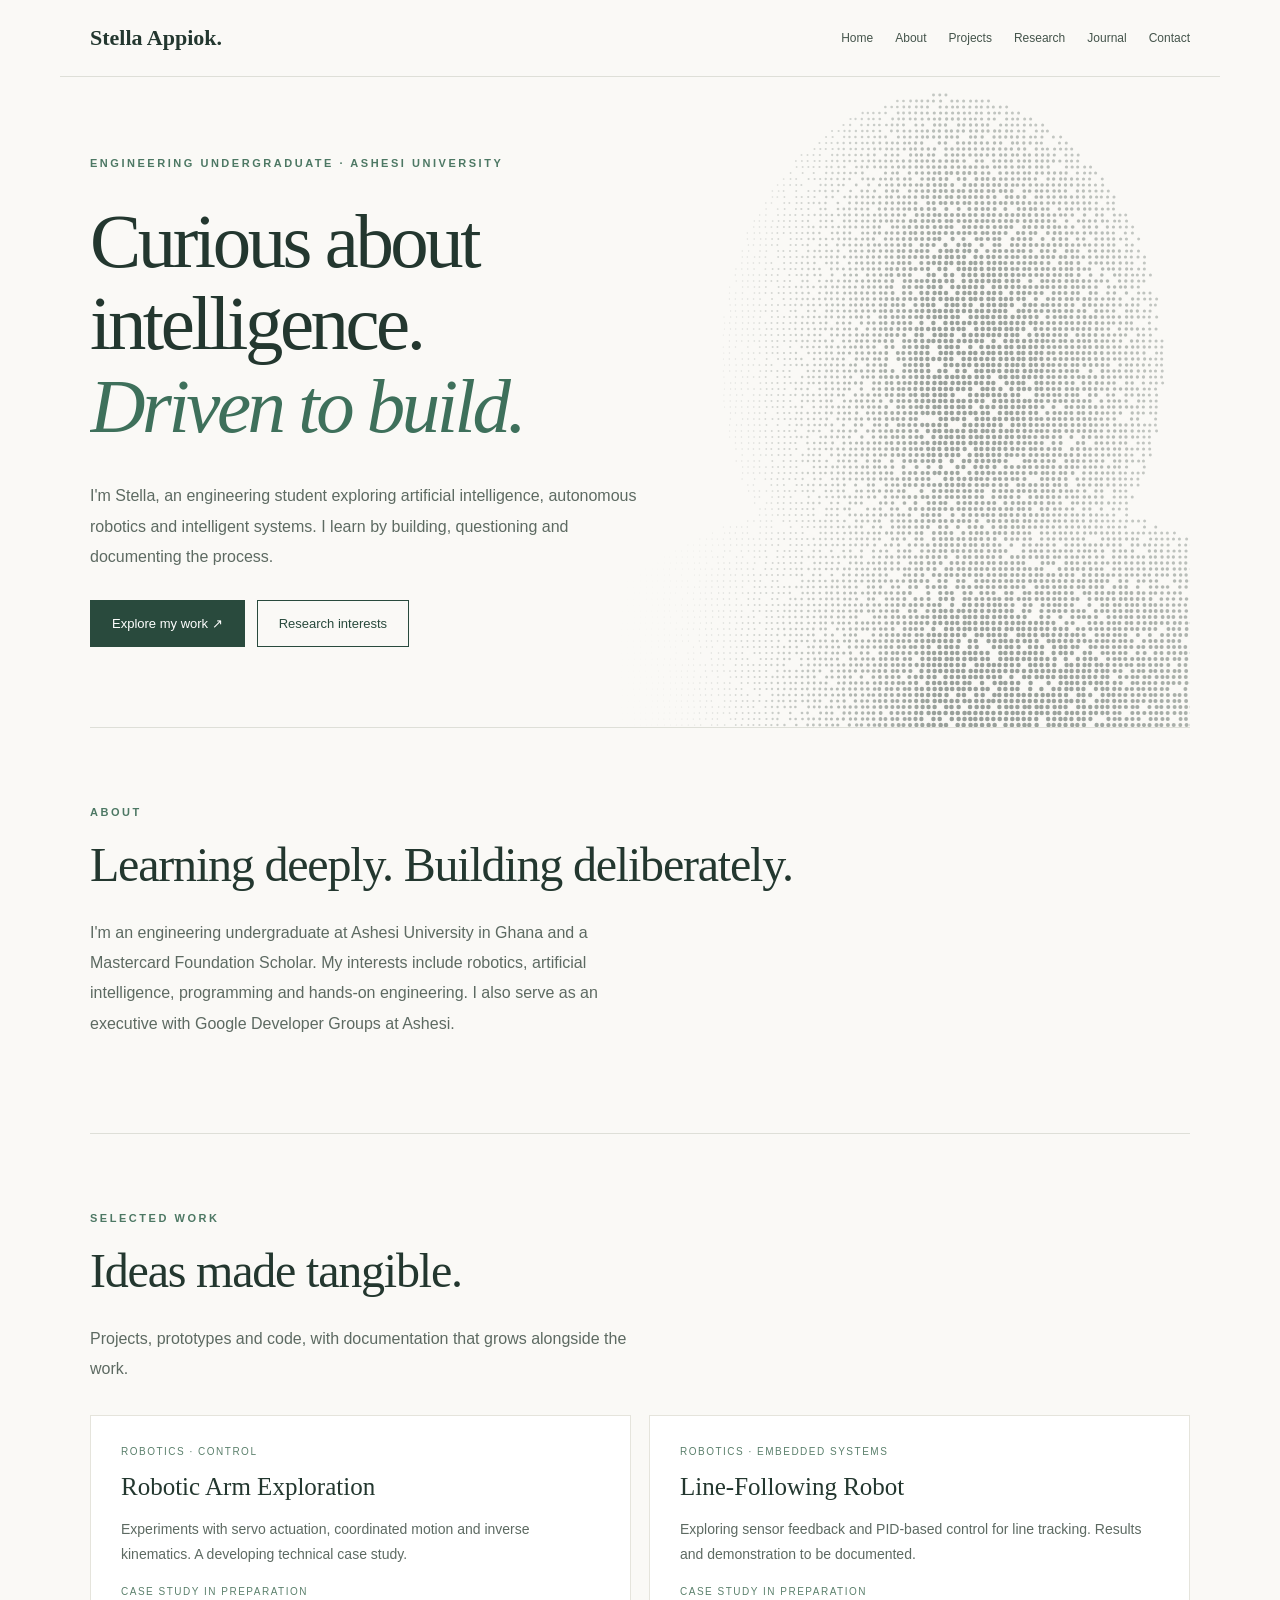
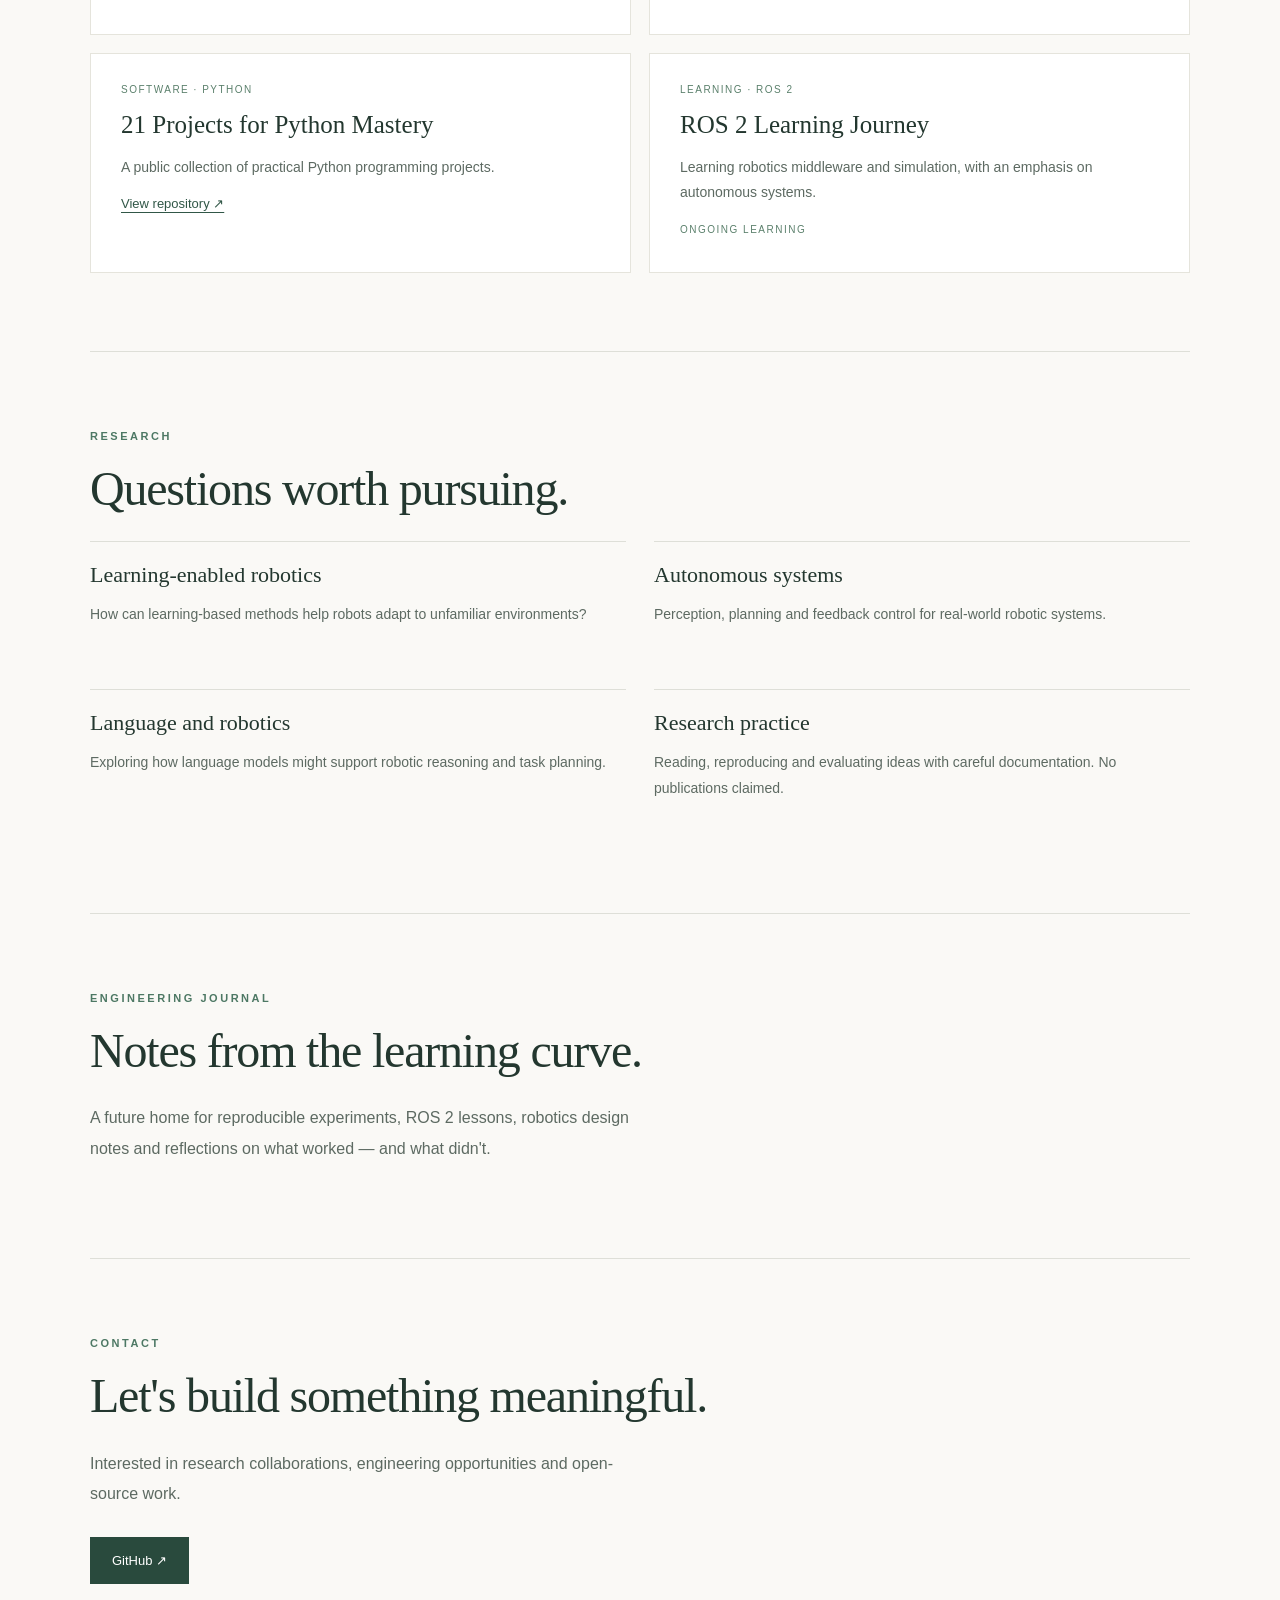
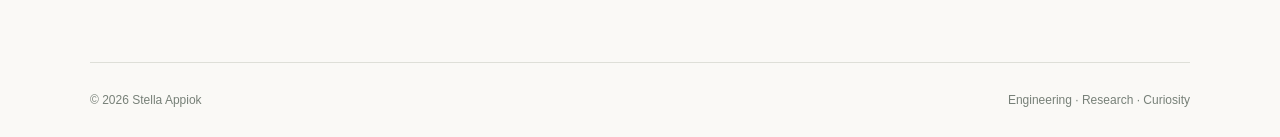
==== index.html @ fa300ea0 "Launch minimalist engineering portfolio homepage" ====
<!doctype html>
<html lang="en"><head><meta charset="utf-8"><meta name="viewport" content="width=device-width, initial-scale=1"><meta name="theme-color" content="#faf9f6"><meta name="description" content="Stella Appiok — engineering undergraduate exploring AI, robotics, and intelligent systems."><title>Stella Appiok — Engineering & Research</title>
<style>
:root{--bg:#faf9f6;--ink:#23372f;--green:#315747;--muted:#64716a;--line:#dedfd8}*{box-sizing:border-box}html{scroll-behavior:smooth}body{margin:0;background:var(--bg);color:var(--ink);font-family:Arial,Helvetica,sans-serif}a{color:inherit}button{font:inherit}header{max-width:1160px;margin:auto;padding:25px 30px;display:flex;align-items:center;justify-content:space-between;border-bottom:1px solid var(--line);gap:20px}.logo{font:700 22px Georgia,serif;text-decoration:none}nav{display:flex;flex-wrap:wrap;gap:22px}nav a{text-decoration:none;font-size:12px;color:#44544b}nav a:hover,nav a:focus-visible{color:#2d7155;text-decoration:underline;text-underline-offset:7px}.wrap{max-width:1160px;margin:auto;padding:0 30px}.hero{min-height:650px;display:flex;align-items:center;position:relative;isolation:isolate;overflow:hidden}.hero-copy{max-width:670px;position:relative;z-index:1;padding:70px 0}.eyebrow{font-size:11px;letter-spacing:.23em;color:#4d7864;font-weight:700;text-transform:uppercase}.hero h1{font:400 clamp(42px,6vw,80px)/1.08 Georgia,serif;letter-spacing:-.045em;margin:32px 0}.hero h1 em{color:#3e705b}.hero p,.intro{font-size:16px;line-height:1.9;color:#5d6a62;max-width:550px}.actions{display:flex;gap:12px;flex-wrap:wrap;margin-top:28px}.btn{display:inline-block;padding:15px 21px;text-decoration:none;background:#294a3d;color:white;border:1px solid #294a3d;font-size:13px}.btn.outline{background:var(--bg);color:#294a3d}.portrait{position:absolute;right:-6%;top:0;width:68%;height:100%;z-index:-1;opacity:.62;pointer-events:none}.portrait canvas{width:100%;height:100%;display:block}section.block{padding:78px 0;border-top:1px solid var(--line)}h2{font:400 clamp(32px,4vw,48px)/1.2 Georgia,serif;letter-spacing:-.025em;margin:18px 0 24px}.grid{display:grid;grid-template-columns:repeat(2,minmax(0,1fr));gap:18px;margin-top:30px}.card{background:#fff;border:1px solid #e5e4dc;padding:30px;min-height:220px;transition:transform .25s,border-color .25s}.card:hover{transform:translateY(-4px);border-color:#97ab9e}.card h3{font:400 25px Georgia,serif;margin:16px 0}.card p,.body{color:#5d6a62;font-size:14px;line-height:1.8}.tag{font-size:10px;letter-spacing:.15em;text-transform:uppercase;color:#5b806c}.card a{font-size:13px;color:#315747;text-underline-offset:4px}.list{display:grid;grid-template-columns:1fr 1fr;gap:28px}.list article{border-top:1px solid var(--line);padding:20px 0}.list h3{font:400 22px Georgia,serif;margin:0 0 8px}footer{border-top:1px solid var(--line);padding:30px 0;color:#778078;font-size:12px;display:flex;justify-content:space-between;gap:15px}.reveal{opacity:0;transform:translateY(18px);transition:opacity .7s,transform .7s}.reveal.visible{opacity:1;transform:none}@media(max-width:750px){header{align-items:flex-start;flex-direction:column;padding:20px}nav{gap:14px}.wrap{padding:0 20px}.hero{min-height:650px;align-items:flex-end}.hero-copy{padding:200px 0 48px}.portrait{width:110%;right:-43%;height:70%;top:0;opacity:.33}.hero h1{font-size:46px}.grid,.list{grid-template-columns:1fr}section.block{padding:55px 0}}@media(prefers-reduced-motion:reduce){html{scroll-behavior:auto}.reveal{opacity:1;transform:none;transition:none}.card{transition:none}}
</style></head><body>
<header><a class="logo" href="#home">Stella Appiok.</a><nav aria-label="Main navigation"><a href="#home">Home</a><a href="#about">About</a><a href="#projects">Projects</a><a href="#research">Research</a><a href="#journal">Journal</a><a href="#contact">Contact</a></nav></header>
<main class="wrap"><section class="hero" id="home"><div class="portrait" aria-hidden="true"><canvas id="dots"></canvas></div><div class="hero-copy"><div class="eyebrow">Engineering undergraduate · Ashesi University</div><h1>Curious about<br>intelligence.<br><em>Driven to build.</em></h1><p>I'm Stella, an engineering student exploring artificial intelligence, autonomous robotics and intelligent systems. I learn by building, questioning and documenting the process.</p><div class="actions"><a class="btn" href="#projects">Explore my work ↗</a><a class="btn outline" href="#research">Research interests</a></div></div></section>
<section class="block reveal" id="about"><div class="eyebrow">About</div><h2>Learning deeply. Building deliberately.</h2><p class="intro">I'm an engineering undergraduate at Ashesi University in Ghana and a Mastercard Foundation Scholar. My interests include robotics, artificial intelligence, programming and hands-on engineering. I also serve as an executive with Google Developer Groups at Ashesi.</p></section>
<section class="block reveal" id="projects"><div class="eyebrow">Selected work</div><h2>Ideas made tangible.</h2><p class="intro">Projects, prototypes and code, with documentation that grows alongside the work.</p><div class="grid">
<article class="card"><div class="tag">Robotics · Control</div><h3>Robotic Arm Exploration</h3><p class="body">Experiments with servo actuation, coordinated motion and inverse kinematics. A developing technical case study.</p><span class="tag">Case study in preparation</span></article>
<article class="card"><div class="tag">Robotics · Embedded Systems</div><h3>Line-Following Robot</h3><p class="body">Exploring sensor feedback and PID-based control for line tracking. Results and demonstration to be documented.</p><span class="tag">Case study in preparation</span></article>
<article class="card"><div class="tag">Software · Python</div><h3>21 Projects for Python Mastery</h3><p class="body">A public collection of practical Python programming projects.</p><a href="https://github.com/stellaappiok/21-Projects-For-Python-Mastery" target="_blank" rel="noopener noreferrer">View repository ↗</a></article>
<article class="card"><div class="tag">Learning · ROS 2</div><h3>ROS 2 Learning Journey</h3><p class="body">Learning robotics middleware and simulation, with an emphasis on autonomous systems.</p><span class="tag">Ongoing learning</span></article></div></section>
<section class="block reveal" id="research"><div class="eyebrow">Research</div><h2>Questions worth pursuing.</h2><div class="list"><article><h3>Learning-enabled robotics</h3><p class="body">How can learning-based methods help robots adapt to unfamiliar environments?</p></article><article><h3>Autonomous systems</h3><p class="body">Perception, planning and feedback control for real-world robotic systems.</p></article><article><h3>Language and robotics</h3><p class="body">Exploring how language models might support robotic reasoning and task planning.</p></article><article><h3>Research practice</h3><p class="body">Reading, reproducing and evaluating ideas with careful documentation. No publications claimed.</p></article></div></section>
<section class="block reveal" id="journal"><div class="eyebrow">Engineering journal</div><h2>Notes from the learning curve.</h2><p class="intro">A future home for reproducible experiments, ROS 2 lessons, robotics design notes and reflections on what worked — and what didn't.</p></section>
<section class="block reveal" id="contact"><div class="eyebrow">Contact</div><h2>Let's build something meaningful.</h2><p class="intro">Interested in research collaborations, engineering opportunities and open-source work.</p><div class="actions"><a class="btn" href="https://github.com/stellaappiok" target="_blank" rel="noopener noreferrer">GitHub ↗</a></div></section>
<footer><span>© 2026 Stella Appiok</span><span>Engineering · Research · Curiosity</span></footer></main>
<script>
(()=>{const c=document.getElementById('dots'),ctx=c.getContext('2d');let w=0,h=0,dots=[];function init(){const r=c.getBoundingClientRect(),d=Math.min(devicePixelRatio||1,2);w=r.width;h=r.height;c.width=w*d;c.height=h*d;ctx.setTransform(d,0,0,d,0,0);dots=[];const step=w<450?7:6;for(let y=0;y<h;y+=step)for(let x=0;x<w;x+=step){const nx=(x/w-.58)*2,ny=(y/h-.5)*2;const head=Math.pow(nx/.56,2)+Math.pow((ny+.12)/.78,2);const shoulder=Math.pow(nx/.95,2)+Math.pow((ny-.9)/.6,2);const silhouette=Math.min(head,shoulder);const fade=Math.min(1,Math.max(0,(x/w-.1)*2.1));if(silhouette<1.12&&Math.random()<.9){let shade=Math.max(.05,1-silhouette*.4);dots.push({x,y,r:(.5+shade*1.8)*fade,phase:Math.random()*6.28,shade:shade*fade})}}}let t=0,frame=0;const reduced=matchMedia('(prefers-reduced-motion: reduce)').matches;function draw(){ctx.clearRect(0,0,w,h);for(const p of dots){ctx.beginPath();ctx.arc(p.x+(reduced?0:Math.sin(t+p.phase)*.65),p.y,p.r,0,Math.PI*2);ctx.fillStyle='rgba(30,48,39,'+(p.shade*.72)+')';ctx.fill()}if(!reduced){t+=.009;frame=requestAnimationFrame(draw)}}addEventListener('resize',()=>{cancelAnimationFrame(frame);init();draw()});init();draw();const observer=new IntersectionObserver(entries=>entries.forEach(e=>{if(e.isIntersecting){e.target.classList.add('visible');observer.unobserve(e.target)}}),{threshold:.08});document.querySelectorAll('.reveal').forEach(el=>observer.observe(el));})();
</script></body></html>
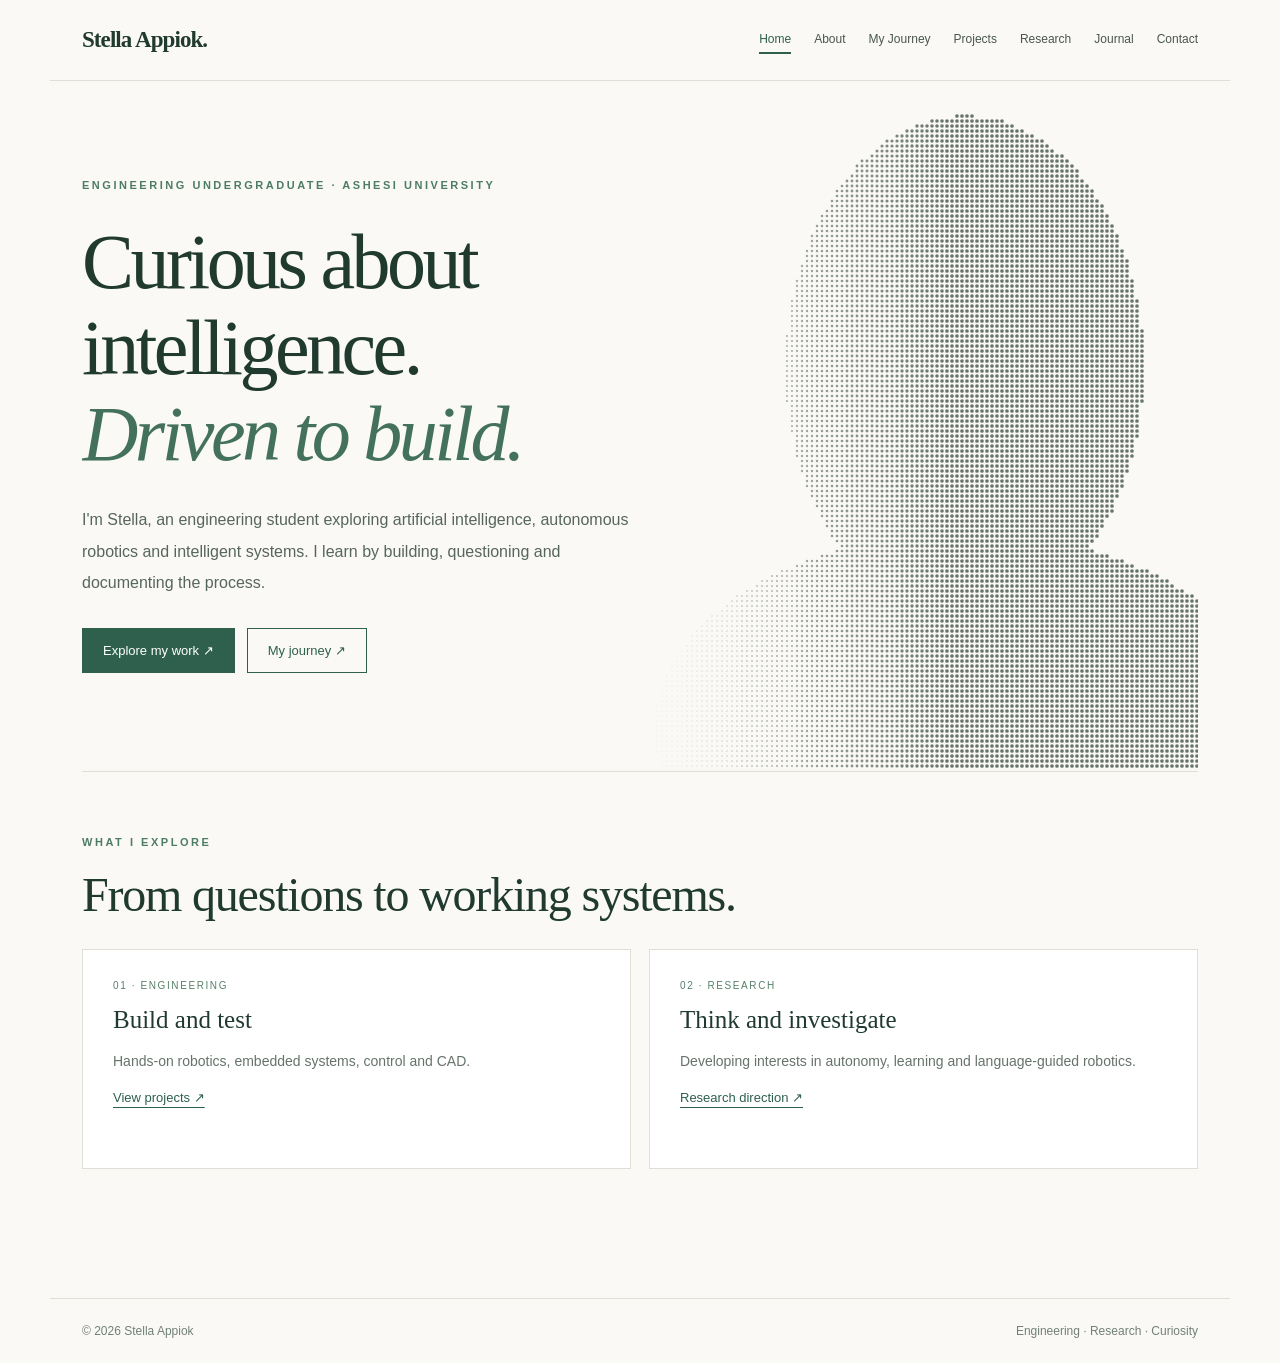
==== commit 0cf9f593: "Replace scrolling homepage with animated multi-page landing page" ====
--- a/index.html
+++ b/index.html
@@ -1,20 +1 @@
-<!doctype html>
-<html lang="en"><head><meta charset="utf-8"><meta name="viewport" content="width=device-width, initial-scale=1"><meta name="theme-color" content="#faf9f6"><meta name="description" content="Stella Appiok — engineering undergraduate exploring AI, robotics, and intelligent systems."><title>Stella Appiok — Engineering & Research</title>
-<style>
-:root{--bg:#faf9f6;--ink:#23372f;--green:#315747;--muted:#64716a;--line:#dedfd8}*{box-sizing:border-box}html{scroll-behavior:smooth}body{margin:0;background:var(--bg);color:var(--ink);font-family:Arial,Helvetica,sans-serif}a{color:inherit}button{font:inherit}header{max-width:1160px;margin:auto;padding:25px 30px;display:flex;align-items:center;justify-content:space-between;border-bottom:1px solid var(--line);gap:20px}.logo{font:700 22px Georgia,serif;text-decoration:none}nav{display:flex;flex-wrap:wrap;gap:22px}nav a{text-decoration:none;font-size:12px;color:#44544b}nav a:hover,nav a:focus-visible{color:#2d7155;text-decoration:underline;text-underline-offset:7px}.wrap{max-width:1160px;margin:auto;padding:0 30px}.hero{min-height:650px;display:flex;align-items:center;position:relative;isolation:isolate;overflow:hidden}.hero-copy{max-width:670px;position:relative;z-index:1;padding:70px 0}.eyebrow{font-size:11px;letter-spacing:.23em;color:#4d7864;font-weight:700;text-transform:uppercase}.hero h1{font:400 clamp(42px,6vw,80px)/1.08 Georgia,serif;letter-spacing:-.045em;margin:32px 0}.hero h1 em{color:#3e705b}.hero p,.intro{font-size:16px;line-height:1.9;color:#5d6a62;max-width:550px}.actions{display:flex;gap:12px;flex-wrap:wrap;margin-top:28px}.btn{display:inline-block;padding:15px 21px;text-decoration:none;background:#294a3d;color:white;border:1px solid #294a3d;font-size:13px}.btn.outline{background:var(--bg);color:#294a3d}.portrait{position:absolute;right:-6%;top:0;width:68%;height:100%;z-index:-1;opacity:.62;pointer-events:none}.portrait canvas{width:100%;height:100%;display:block}section.block{padding:78px 0;border-top:1px solid var(--line)}h2{font:400 clamp(32px,4vw,48px)/1.2 Georgia,serif;letter-spacing:-.025em;margin:18px 0 24px}.grid{display:grid;grid-template-columns:repeat(2,minmax(0,1fr));gap:18px;margin-top:30px}.card{background:#fff;border:1px solid #e5e4dc;padding:30px;min-height:220px;transition:transform .25s,border-color .25s}.card:hover{transform:translateY(-4px);border-color:#97ab9e}.card h3{font:400 25px Georgia,serif;margin:16px 0}.card p,.body{color:#5d6a62;font-size:14px;line-height:1.8}.tag{font-size:10px;letter-spacing:.15em;text-transform:uppercase;color:#5b806c}.card a{font-size:13px;color:#315747;text-underline-offset:4px}.list{display:grid;grid-template-columns:1fr 1fr;gap:28px}.list article{border-top:1px solid var(--line);padding:20px 0}.list h3{font:400 22px Georgia,serif;margin:0 0 8px}footer{border-top:1px solid var(--line);padding:30px 0;color:#778078;font-size:12px;display:flex;justify-content:space-between;gap:15px}.reveal{opacity:0;transform:translateY(18px);transition:opacity .7s,transform .7s}.reveal.visible{opacity:1;transform:none}@media(max-width:750px){header{align-items:flex-start;flex-direction:column;padding:20px}nav{gap:14px}.wrap{padding:0 20px}.hero{min-height:650px;align-items:flex-end}.hero-copy{padding:200px 0 48px}.portrait{width:110%;right:-43%;height:70%;top:0;opacity:.33}.hero h1{font-size:46px}.grid,.list{grid-template-columns:1fr}section.block{padding:55px 0}}@media(prefers-reduced-motion:reduce){html{scroll-behavior:auto}.reveal{opacity:1;transform:none;transition:none}.card{transition:none}}
-</style></head><body>
-<header><a class="logo" href="#home">Stella Appiok.</a><nav aria-label="Main navigation"><a href="#home">Home</a><a href="#about">About</a><a href="#projects">Projects</a><a href="#research">Research</a><a href="#journal">Journal</a><a href="#contact">Contact</a></nav></header>
-<main class="wrap"><section class="hero" id="home"><div class="portrait" aria-hidden="true"><canvas id="dots"></canvas></div><div class="hero-copy"><div class="eyebrow">Engineering undergraduate · Ashesi University</div><h1>Curious about<br>intelligence.<br><em>Driven to build.</em></h1><p>I'm Stella, an engineering student exploring artificial intelligence, autonomous robotics and intelligent systems. I learn by building, questioning and documenting the process.</p><div class="actions"><a class="btn" href="#projects">Explore my work ↗</a><a class="btn outline" href="#research">Research interests</a></div></div></section>
-<section class="block reveal" id="about"><div class="eyebrow">About</div><h2>Learning deeply. Building deliberately.</h2><p class="intro">I'm an engineering undergraduate at Ashesi University in Ghana and a Mastercard Foundation Scholar. My interests include robotics, artificial intelligence, programming and hands-on engineering. I also serve as an executive with Google Developer Groups at Ashesi.</p></section>
-<section class="block reveal" id="projects"><div class="eyebrow">Selected work</div><h2>Ideas made tangible.</h2><p class="intro">Projects, prototypes and code, with documentation that grows alongside the work.</p><div class="grid">
-<article class="card"><div class="tag">Robotics · Control</div><h3>Robotic Arm Exploration</h3><p class="body">Experiments with servo actuation, coordinated motion and inverse kinematics. A developing technical case study.</p><span class="tag">Case study in preparation</span></article>
-<article class="card"><div class="tag">Robotics · Embedded Systems</div><h3>Line-Following Robot</h3><p class="body">Exploring sensor feedback and PID-based control for line tracking. Results and demonstration to be documented.</p><span class="tag">Case study in preparation</span></article>
-<article class="card"><div class="tag">Software · Python</div><h3>21 Projects for Python Mastery</h3><p class="body">A public collection of practical Python programming projects.</p><a href="https://github.com/stellaappiok/21-Projects-For-Python-Mastery" target="_blank" rel="noopener noreferrer">View repository ↗</a></article>
-<article class="card"><div class="tag">Learning · ROS 2</div><h3>ROS 2 Learning Journey</h3><p class="body">Learning robotics middleware and simulation, with an emphasis on autonomous systems.</p><span class="tag">Ongoing learning</span></article></div></section>
-<section class="block reveal" id="research"><div class="eyebrow">Research</div><h2>Questions worth pursuing.</h2><div class="list"><article><h3>Learning-enabled robotics</h3><p class="body">How can learning-based methods help robots adapt to unfamiliar environments?</p></article><article><h3>Autonomous systems</h3><p class="body">Perception, planning and feedback control for real-world robotic systems.</p></article><article><h3>Language and robotics</h3><p class="body">Exploring how language models might support robotic reasoning and task planning.</p></article><article><h3>Research practice</h3><p class="body">Reading, reproducing and evaluating ideas with careful documentation. No publications claimed.</p></article></div></section>
-<section class="block reveal" id="journal"><div class="eyebrow">Engineering journal</div><h2>Notes from the learning curve.</h2><p class="intro">A future home for reproducible experiments, ROS 2 lessons, robotics design notes and reflections on what worked — and what didn't.</p></section>
-<section class="block reveal" id="contact"><div class="eyebrow">Contact</div><h2>Let's build something meaningful.</h2><p class="intro">Interested in research collaborations, engineering opportunities and open-source work.</p><div class="actions"><a class="btn" href="https://github.com/stellaappiok" target="_blank" rel="noopener noreferrer">GitHub ↗</a></div></section>
-<footer><span>© 2026 Stella Appiok</span><span>Engineering · Research · Curiosity</span></footer></main>
-<script>
-(()=>{const c=document.getElementById('dots'),ctx=c.getContext('2d');let w=0,h=0,dots=[];function init(){const r=c.getBoundingClientRect(),d=Math.min(devicePixelRatio||1,2);w=r.width;h=r.height;c.width=w*d;c.height=h*d;ctx.setTransform(d,0,0,d,0,0);dots=[];const step=w<450?7:6;for(let y=0;y<h;y+=step)for(let x=0;x<w;x+=step){const nx=(x/w-.58)*2,ny=(y/h-.5)*2;const head=Math.pow(nx/.56,2)+Math.pow((ny+.12)/.78,2);const shoulder=Math.pow(nx/.95,2)+Math.pow((ny-.9)/.6,2);const silhouette=Math.min(head,shoulder);const fade=Math.min(1,Math.max(0,(x/w-.1)*2.1));if(silhouette<1.12&&Math.random()<.9){let shade=Math.max(.05,1-silhouette*.4);dots.push({x,y,r:(.5+shade*1.8)*fade,phase:Math.random()*6.28,shade:shade*fade})}}}let t=0,frame=0;const reduced=matchMedia('(prefers-reduced-motion: reduce)').matches;function draw(){ctx.clearRect(0,0,w,h);for(const p of dots){ctx.beginPath();ctx.arc(p.x+(reduced?0:Math.sin(t+p.phase)*.65),p.y,p.r,0,Math.PI*2);ctx.fillStyle='rgba(30,48,39,'+(p.shade*.72)+')';ctx.fill()}if(!reduced){t+=.009;frame=requestAnimationFrame(draw)}}addEventListener('resize',()=>{cancelAnimationFrame(frame);init();draw()});init();draw();const observer=new IntersectionObserver(entries=>entries.forEach(e=>{if(e.isIntersecting){e.target.classList.add('visible');observer.unobserve(e.target)}}),{threshold:.08});document.querySelectorAll('.reveal').forEach(el=>observer.observe(el));})();
-</script></body></html>+<!doctype html><html lang="en"><head><meta charset="utf-8"><meta name="viewport" content="width=device-width,initial-scale=1"><meta name="theme-color" content="#faf9f6"><meta name="description" content="Engineering, robotics, AI and research"><title>Home | Stella Appiok</title><link rel="stylesheet" href="style.css"><script src="site.js" defer></script></head><body><div class="progress" aria-hidden="true"></div><header class="header"><a class="logo" href="index.html">Stella Appiok.</a><nav class="nav" aria-label="Main navigation"><a href="index.html">Home</a><a href="about.html">About</a><a href="journey.html">My Journey</a><a href="projects.html">Projects</a><a href="research.html">Research</a><a href="journal.html">Journal</a><a href="contact.html">Contact</a></nav></header><main class="wrap"><section class="hero"><div class="portrait" aria-hidden="true"><canvas id="portrait-canvas"></canvas></div><div class="hero-content"><div class="eyebrow">Engineering undergraduate · Ashesi University</div><h1>Curious about<br>intelligence.<br><em>Driven to build.</em></h1><p class="intro">I'm Stella, an engineering student exploring artificial intelligence, autonomous robotics and intelligent systems. I learn by building, questioning and documenting the process.</p><div class="buttons"><a class="button" href="projects.html">Explore my work ↗</a><a class="button outline" href="journey.html">My journey ↗</a></div></div></section><section class="section reveal"><div class="eyebrow">What I explore</div><h2>From questions to working systems.</h2><div class="grid"><article class="card"><div class="tag">01 · Engineering</div><h3>Build and test</h3><p>Hands-on robotics, embedded systems, control and CAD.</p><a href="projects.html">View projects ↗</a></article><article class="card"><div class="tag">02 · Research</div><h3>Think and investigate</h3><p>Developing interests in autonomy, learning and language-guided robotics.</p><a href="research.html">Research direction ↗</a></article></div></section></main><footer><span>© 2026 Stella Appiok</span><span>Engineering · Research · Curiosity</span></footer></body></html>
--- a/style.css
+++ b/style.css
@@ -0,0 +1 @@
+:root{--bg:#faf9f6;--ink:#203a30;--accent:#2e604d;--muted:#66736a;--line:#dedfd7;--paper:#fff;--serif:Georgia,'Times New Roman',serif}*{box-sizing:border-box}html{scroll-behavior:smooth}body{margin:0;background:var(--bg);color:var(--ink);font-family:Arial,Helvetica,sans-serif}a{color:inherit}button{font:inherit}::selection{background:#c1d8c6;color:#163428}.progress{position:fixed;top:0;left:0;height:3px;background:var(--accent);width:0;z-index:20}.header{max-width:1180px;margin:auto;display:flex;justify-content:space-between;align-items:center;gap:22px;padding:26px 32px;border-bottom:1px solid var(--line)}.logo{text-decoration:none;font:700 23px var(--serif);letter-spacing:-.04em}.nav{display:flex;gap:23px;flex-wrap:wrap}.nav a{text-decoration:none;font-size:12px;color:#48574d;padding:6px 0;border-bottom:2px solid transparent}.nav a:hover,.nav a.active{border-color:var(--accent);color:var(--accent)}.wrap{max-width:1180px;margin:auto;padding:0 32px}.hero{position:relative;isolation:isolate;min-height:690px;display:flex;align-items:center;overflow:hidden}.hero-content{position:relative;z-index:2;max-width:650px;padding:80px 0;pointer-events:none}.hero-content a{pointer-events:auto}.eyebrow{font-size:11px;letter-spacing:.23em;text-transform:uppercase;font-weight:700;color:#4d7c64}.hero h1{font:400 clamp(45px,6.2vw,78px)/1.1 var(--serif);letter-spacing:-.045em;margin:28px 0}.hero h1 em{color:#44715c}.intro{max-width:560px;color:#56665c;font-size:16px;line-height:1.95}.buttons{display:flex;flex-wrap:wrap;gap:12px;margin-top:30px}.button{display:inline-flex;align-items:center;gap:8px;text-decoration:none;border:1px solid var(--accent);background:var(--accent);color:white;padding:14px 20px;font-size:13px;transition:transform .2s,box-shadow .2s}.button:hover{transform:translateY(-3px);box-shadow:0 8px 22px #173f2b24}.button.outline{background:var(--bg);color:var(--accent)}.portrait{position:absolute;right:-7%;top:0;width:68%;height:100%;z-index:0;pointer-events:auto;mask-image:linear-gradient(to right,transparent 0%,#000 40%);-webkit-mask-image:linear-gradient(to right,transparent 0%,#000 40%)}#portrait-canvas{display:block;width:100%;height:100%}.hero-content:before{content:'';position:absolute;inset:0;z-index:-1;background:linear-gradient(to right,var(--bg) 10%,#faf9f6f0 65%,transparent 100%);pointer-events:none}.page-head{padding:88px 0 65px}.page-head h1{font:400 clamp(48px,7vw,90px)/1.05 var(--serif);letter-spacing:-.055em;max-width:850px;margin:20px 0}.page-head h1 em{color:var(--accent)}.section{padding:64px 0;border-top:1px solid var(--line)}h2{font:400 clamp(30px,4vw,48px)/1.2 var(--serif);letter-spacing:-.025em;margin:18px 0 25px}h3{font:400 25px var(--serif);margin:15px 0}.grid{display:grid;grid-template-columns:repeat(2,minmax(0,1fr));gap:18px}.card{background:var(--paper);padding:30px;border:1px solid var(--line);min-height:220px;transition:transform .3s,box-shadow .3s,border-color .3s}.card:hover{transform:translateY(-6px);border-color:#a6bcae;box-shadow:0 18px 40px #1a3d2610}.card p,.body{color:var(--muted);font-size:14px;line-height:1.85}.card a{color:var(--accent);font-size:13px;text-underline-offset:5px}.tag{font-size:10px;letter-spacing:.16em;color:#57806a;text-transform:uppercase}.timeline{max-width:840px;margin:35px 0 0 10px;border-left:1px solid #8eab98}.milestone{position:relative;padding:0 0 50px 32px}.milestone:before{content:'';position:absolute;left:-6px;top:5px;width:11px;height:11px;border:2px solid var(--bg);border-radius:50%;background:var(--accent)}.milestone time{font-size:11px;letter-spacing:.15em;color:var(--accent);text-transform:uppercase}.milestone h3{margin:12px 0}.milestone p{max-width:630px;color:var(--muted);line-height:1.8;font-size:14px}.rows{display:grid;grid-template-columns:1fr 1fr;gap:35px}.rows article{border-top:1px solid var(--line);padding:22px 0}.rows article p{color:var(--muted);line-height:1.8}.case{max-width:760px;margin:0 auto}.case h2{font-size:32px}.case .section{padding:40px 0}footer{max-width:1180px;margin:65px auto 0;padding:25px 32px;border-top:1px solid var(--line);display:flex;justify-content:space-between;gap:12px;color:#718077;font-size:12px}.reveal{opacity:0;transform:translateY(22px);transition:opacity .8s ease,transform .8s ease}.reveal.show{opacity:1;transform:none}.hero h1,.page-head h1{animation:rise .9s both}@keyframes rise{from{opacity:0;transform:translateY(20px)}to{opacity:1;transform:translateY(0)}}@media(max-width:800px){.header{align-items:flex-start;flex-direction:column;padding:22px}.nav{gap:15px}.wrap{padding:0 22px}.hero{min-height:680px;align-items:flex-end}.hero-content{padding:250px 0 50px}.portrait{width:115%;right:-40%;height:73%;opacity:.5}.hero-content:before{background:linear-gradient(to top,var(--bg) 12%,#faf9f6ee 48%,transparent 100%)}.hero h1{font-size:clamp(44px,10vw,65px)}.grid,.rows{grid-template-columns:1fr}.page-head{padding:65px 0 45px}}@media(prefers-reduced-motion:reduce){html{scroll-behavior:auto}*,*:before,*:after{animation:none!important;transition:none!important}.reveal{opacity:1;transform:none}}
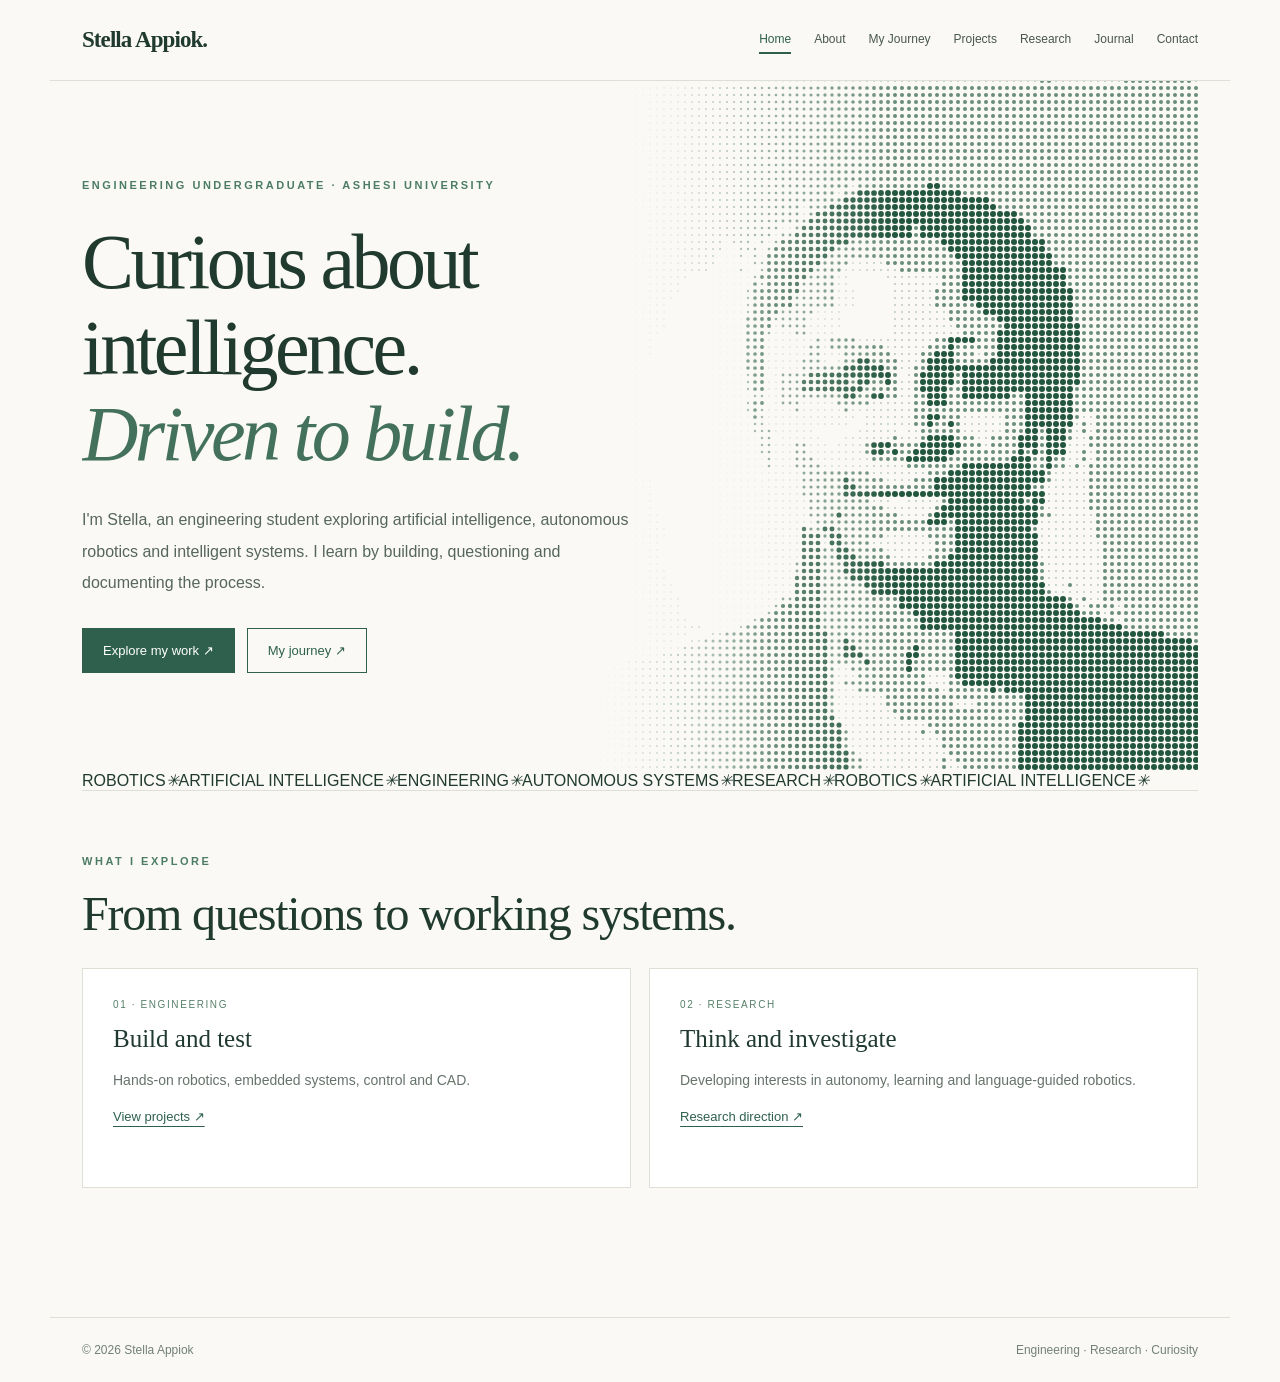
==== commit 426f72ec: "Polish portfolio with studio motion, kinetic typography and ambient geometry" ====
--- a/index.html
+++ b/index.html
@@ -1 +1 @@
-<!doctype html><html lang="en"><head><meta charset="utf-8"><meta name="viewport" content="width=device-width,initial-scale=1"><meta name="theme-color" content="#faf9f6"><meta name="description" content="Engineering, robotics, AI and research"><title>Home | Stella Appiok</title><link rel="stylesheet" href="style.css"><script src="site.js" defer></script></head><body><div class="progress" aria-hidden="true"></div><header class="header"><a class="logo" href="index.html">Stella Appiok.</a><nav class="nav" aria-label="Main navigation"><a href="index.html">Home</a><a href="about.html">About</a><a href="journey.html">My Journey</a><a href="projects.html">Projects</a><a href="research.html">Research</a><a href="journal.html">Journal</a><a href="contact.html">Contact</a></nav></header><main class="wrap"><section class="hero"><div class="portrait" aria-hidden="true"><canvas id="portrait-canvas"></canvas></div><div class="hero-content"><div class="eyebrow">Engineering undergraduate · Ashesi University</div><h1>Curious about<br>intelligence.<br><em>Driven to build.</em></h1><p class="intro">I'm Stella, an engineering student exploring artificial intelligence, autonomous robotics and intelligent systems. I learn by building, questioning and documenting the process.</p><div class="buttons"><a class="button" href="projects.html">Explore my work ↗</a><a class="button outline" href="journey.html">My journey ↗</a></div></div></section><section class="section reveal"><div class="eyebrow">What I explore</div><h2>From questions to working systems.</h2><div class="grid"><article class="card"><div class="tag">01 · Engineering</div><h3>Build and test</h3><p>Hands-on robotics, embedded systems, control and CAD.</p><a href="projects.html">View projects ↗</a></article><article class="card"><div class="tag">02 · Research</div><h3>Think and investigate</h3><p>Developing interests in autonomy, learning and language-guided robotics.</p><a href="research.html">Research direction ↗</a></article></div></section></main><footer><span>© 2026 Stella Appiok</span><span>Engineering · Research · Curiosity</span></footer></body></html>+<!doctype html><html lang="en"><head><meta charset="utf-8"><meta name="viewport" content="width=device-width,initial-scale=1"><meta name="theme-color" content="#faf9f6"><meta name="description" content="Engineering, robotics, AI and research"><title>Home | Stella Appiok</title><link rel="stylesheet" href="style.css"><script src="site.js" defer></script></head><body><div class="progress" aria-hidden="true"></div><header class="header"><a class="logo" href="index.html">Stella Appiok.</a><nav class="nav" aria-label="Main navigation"><a href="index.html">Home</a><a href="about.html">About</a><a href="journey.html">My Journey</a><a href="projects.html">Projects</a><a href="research.html">Research</a><a href="journal.html">Journal</a><a href="contact.html">Contact</a></nav></header><main class="wrap"><section class="hero" id="hero"><div class="hero-orbit" aria-hidden="true"><span></span><span></span><span></span></div><div class="portrait" aria-hidden="true"><canvas id="portrait-canvas"></canvas></div><div class="hero-content" data-parallax="0.12"><div class="eyebrow">Engineering undergraduate · Ashesi University</div><h1>Curious about<br>intelligence.<br><em>Driven to build.</em></h1><p class="intro">I'm Stella, an engineering student exploring artificial intelligence, autonomous robotics and intelligent systems. I learn by building, questioning and documenting the process.</p><div class="buttons"><a class="button" href="projects.html">Explore my work ↗</a><a class="button outline" href="journey.html">My journey ↗</a></div></div></section><div class="home-ticker" aria-label="Areas of interest"><div class="ticker-track"><span>ROBOTICS</span><i>✳</i><span>ARTIFICIAL INTELLIGENCE</span><i>✳</i><span>ENGINEERING</span><i>✳</i><span>AUTONOMOUS SYSTEMS</span><i>✳</i><span>RESEARCH</span><i>✳</i><span>ROBOTICS</span><i>✳</i><span>ARTIFICIAL INTELLIGENCE</span><i>✳</i></div></div><section class="section reveal"><div class="eyebrow">What I explore</div><h2>From questions to working systems.</h2><div class="grid"><article class="card"><div class="tag">01 · Engineering</div><h3>Build and test</h3><p>Hands-on robotics, embedded systems, control and CAD.</p><a href="projects.html">View projects ↗</a></article><article class="card"><div class="tag">02 · Research</div><h3>Think and investigate</h3><p>Developing interests in autonomy, learning and language-guided robotics.</p><a href="research.html">Research direction ↗</a></article></div></section></main><footer><span>© 2026 Stella Appiok</span><span>Engineering · Research · Curiosity</span></footer></body></html>
--- a/style.css
+++ b/style.css
@@ -1 +1,49 @@
-:root{--bg:#faf9f6;--ink:#203a30;--accent:#2e604d;--muted:#66736a;--line:#dedfd7;--paper:#fff;--serif:Georgia,'Times New Roman',serif}*{box-sizing:border-box}html{scroll-behavior:smooth}body{margin:0;background:var(--bg);color:var(--ink);font-family:Arial,Helvetica,sans-serif}a{color:inherit}button{font:inherit}::selection{background:#c1d8c6;color:#163428}.progress{position:fixed;top:0;left:0;height:3px;background:var(--accent);width:0;z-index:20}.header{max-width:1180px;margin:auto;display:flex;justify-content:space-between;align-items:center;gap:22px;padding:26px 32px;border-bottom:1px solid var(--line)}.logo{text-decoration:none;font:700 23px var(--serif);letter-spacing:-.04em}.nav{display:flex;gap:23px;flex-wrap:wrap}.nav a{text-decoration:none;font-size:12px;color:#48574d;padding:6px 0;border-bottom:2px solid transparent}.nav a:hover,.nav a.active{border-color:var(--accent);color:var(--accent)}.wrap{max-width:1180px;margin:auto;padding:0 32px}.hero{position:relative;isolation:isolate;min-height:690px;display:flex;align-items:center;overflow:hidden}.hero-content{position:relative;z-index:2;max-width:650px;padding:80px 0;pointer-events:none}.hero-content a{pointer-events:auto}.eyebrow{font-size:11px;letter-spacing:.23em;text-transform:uppercase;font-weight:700;color:#4d7c64}.hero h1{font:400 clamp(45px,6.2vw,78px)/1.1 var(--serif);letter-spacing:-.045em;margin:28px 0}.hero h1 em{color:#44715c}.intro{max-width:560px;color:#56665c;font-size:16px;line-height:1.95}.buttons{display:flex;flex-wrap:wrap;gap:12px;margin-top:30px}.button{display:inline-flex;align-items:center;gap:8px;text-decoration:none;border:1px solid var(--accent);background:var(--accent);color:white;padding:14px 20px;font-size:13px;transition:transform .2s,box-shadow .2s}.button:hover{transform:translateY(-3px);box-shadow:0 8px 22px #173f2b24}.button.outline{background:var(--bg);color:var(--accent)}.portrait{position:absolute;right:-7%;top:0;width:68%;height:100%;z-index:0;pointer-events:auto;mask-image:linear-gradient(to right,transparent 0%,#000 40%);-webkit-mask-image:linear-gradient(to right,transparent 0%,#000 40%)}#portrait-canvas{display:block;width:100%;height:100%}.hero-content:before{content:'';position:absolute;inset:0;z-index:-1;background:linear-gradient(to right,var(--bg) 10%,#faf9f6f0 65%,transparent 100%);pointer-events:none}.page-head{padding:88px 0 65px}.page-head h1{font:400 clamp(48px,7vw,90px)/1.05 var(--serif);letter-spacing:-.055em;max-width:850px;margin:20px 0}.page-head h1 em{color:var(--accent)}.section{padding:64px 0;border-top:1px solid var(--line)}h2{font:400 clamp(30px,4vw,48px)/1.2 var(--serif);letter-spacing:-.025em;margin:18px 0 25px}h3{font:400 25px var(--serif);margin:15px 0}.grid{display:grid;grid-template-columns:repeat(2,minmax(0,1fr));gap:18px}.card{background:var(--paper);padding:30px;border:1px solid var(--line);min-height:220px;transition:transform .3s,box-shadow .3s,border-color .3s}.card:hover{transform:translateY(-6px);border-color:#a6bcae;box-shadow:0 18px 40px #1a3d2610}.card p,.body{color:var(--muted);font-size:14px;line-height:1.85}.card a{color:var(--accent);font-size:13px;text-underline-offset:5px}.tag{font-size:10px;letter-spacing:.16em;color:#57806a;text-transform:uppercase}.timeline{max-width:840px;margin:35px 0 0 10px;border-left:1px solid #8eab98}.milestone{position:relative;padding:0 0 50px 32px}.milestone:before{content:'';position:absolute;left:-6px;top:5px;width:11px;height:11px;border:2px solid var(--bg);border-radius:50%;background:var(--accent)}.milestone time{font-size:11px;letter-spacing:.15em;color:var(--accent);text-transform:uppercase}.milestone h3{margin:12px 0}.milestone p{max-width:630px;color:var(--muted);line-height:1.8;font-size:14px}.rows{display:grid;grid-template-columns:1fr 1fr;gap:35px}.rows article{border-top:1px solid var(--line);padding:22px 0}.rows article p{color:var(--muted);line-height:1.8}.case{max-width:760px;margin:0 auto}.case h2{font-size:32px}.case .section{padding:40px 0}footer{max-width:1180px;margin:65px auto 0;padding:25px 32px;border-top:1px solid var(--line);display:flex;justify-content:space-between;gap:12px;color:#718077;font-size:12px}.reveal{opacity:0;transform:translateY(22px);transition:opacity .8s ease,transform .8s ease}.reveal.show{opacity:1;transform:none}.hero h1,.page-head h1{animation:rise .9s both}@keyframes rise{from{opacity:0;transform:translateY(20px)}to{opacity:1;transform:translateY(0)}}@media(max-width:800px){.header{align-items:flex-start;flex-direction:column;padding:22px}.nav{gap:15px}.wrap{padding:0 22px}.hero{min-height:680px;align-items:flex-end}.hero-content{padding:250px 0 50px}.portrait{width:115%;right:-40%;height:73%;opacity:.5}.hero-content:before{background:linear-gradient(to top,var(--bg) 12%,#faf9f6ee 48%,transparent 100%)}.hero h1{font-size:clamp(44px,10vw,65px)}.grid,.rows{grid-template-columns:1fr}.page-head{padding:65px 0 45px}}@media(prefers-reduced-motion:reduce){html{scroll-behavior:auto}*,*:before,*:after{animation:none!important;transition:none!important}.reveal{opacity:1;transform:none}}+:root{--bg:#faf9f6;--ink:#203a30;--accent:#2e604d;--muted:#66736a;--line:#dedfd7;--paper:#fff;--serif:Georgia,'Times New Roman',serif}*{box-sizing:border-box}html{scroll-behavior:smooth}body{margin:0;background:var(--bg);color:var(--ink);font-family:Arial,Helvetica,sans-serif}a{color:inherit}button{font:inherit}::selection{background:#c1d8c6;color:#163428}.progress{position:fixed;top:0;left:0;height:3px;background:var(--accent);width:0;z-index:20}.header{max-width:1180px;margin:auto;display:flex;justify-content:space-between;align-items:center;gap:22px;padding:26px 32px;border-bottom:1px solid var(--line)}.logo{text-decoration:none;font:700 23px var(--serif);letter-spacing:-.04em}.nav{display:flex;gap:23px;flex-wrap:wrap}.nav a{text-decoration:none;font-size:12px;color:#48574d;padding:6px 0;border-bottom:2px solid transparent}.nav a:hover,.nav a.active{border-color:var(--accent);color:var(--accent)}.wrap{max-width:1180px;margin:auto;padding:0 32px}.hero{position:relative;isolation:isolate;min-height:690px;display:flex;align-items:center;overflow:hidden}.hero-content{position:relative;z-index:2;max-width:650px;padding:80px 0;pointer-events:none}.hero-content a{pointer-events:auto}.eyebrow{font-size:11px;letter-spacing:.23em;text-transform:uppercase;font-weight:700;color:#4d7c64}.hero h1{font:400 clamp(45px,6.2vw,78px)/1.1 var(--serif);letter-spacing:-.045em;margin:28px 0}.hero h1 em{color:#44715c}.intro{max-width:560px;color:#56665c;font-size:16px;line-height:1.95}.buttons{display:flex;flex-wrap:wrap;gap:12px;margin-top:30px}.button{display:inline-flex;align-items:center;gap:8px;text-decoration:none;border:1px solid var(--accent);background:var(--accent);color:white;padding:14px 20px;font-size:13px;transition:transform .2s,box-shadow .2s}.button:hover{transform:translateY(-3px);box-shadow:0 8px 22px #173f2b24}.button.outline{background:var(--bg);color:var(--accent)}.portrait{position:absolute;right:-7%;top:0;width:68%;height:100%;z-index:0;pointer-events:auto;mask-image:linear-gradient(to right,transparent 0%,#000 40%);-webkit-mask-image:linear-gradient(to right,transparent 0%,#000 40%)}#portrait-canvas{display:block;width:100%;height:100%}.hero-content:before{content:'';position:absolute;inset:0;z-index:-1;background:linear-gradient(to right,var(--bg) 10%,#faf9f6f0 65%,transparent 100%);pointer-events:none}.page-head{padding:88px 0 65px}.page-head h1{font:400 clamp(48px,7vw,90px)/1.05 var(--serif);letter-spacing:-.055em;max-width:850px;margin:20px 0}.page-head h1 em{color:var(--accent)}.section{padding:64px 0;border-top:1px solid var(--line)}h2{font:400 clamp(30px,4vw,48px)/1.2 var(--serif);letter-spacing:-.025em;margin:18px 0 25px}h3{font:400 25px var(--serif);margin:15px 0}.grid{display:grid;grid-template-columns:repeat(2,minmax(0,1fr));gap:18px}.card{background:var(--paper);padding:30px;border:1px solid var(--line);min-height:220px;transition:transform .3s,box-shadow .3s,border-color .3s}.card:hover{transform:translateY(-6px);border-color:#a6bcae;box-shadow:0 18px 40px #1a3d2610}.card p,.body{color:var(--muted);font-size:14px;line-height:1.85}.card a{color:var(--accent);font-size:13px;text-underline-offset:5px}.tag{font-size:10px;letter-spacing:.16em;color:#57806a;text-transform:uppercase}.timeline{max-width:840px;margin:35px 0 0 10px;border-left:1px solid #8eab98}.milestone{position:relative;padding:0 0 50px 32px}.milestone:before{content:'';position:absolute;left:-6px;top:5px;width:11px;height:11px;border:2px solid var(--bg);border-radius:50%;background:var(--accent)}.milestone time{font-size:11px;letter-spacing:.15em;color:var(--accent);text-transform:uppercase}.milestone h3{margin:12px 0}.milestone p{max-width:630px;color:var(--muted);line-height:1.8;font-size:14px}.rows{display:grid;grid-template-columns:1fr 1fr;gap:35px}.rows article{border-top:1px solid var(--line);padding:22px 0}.rows article p{color:var(--muted);line-height:1.8}.case{max-width:760px;margin:0 auto}.case h2{font-size:32px}.case .section{padding:40px 0}footer{max-width:1180px;margin:65px auto 0;padding:25px 32px;border-top:1px solid var(--line);display:flex;justify-content:space-between;gap:12px;color:#718077;font-size:12px}.reveal{opacity:0;transform:translateY(22px);transition:opacity .8s ease,transform .8s ease}.reveal.show{opacity:1;transform:none}.hero h1,.page-head h1{animation:rise .9s both}@keyframes rise{from{opacity:0;transform:translateY(20px)}to{opacity:1;transform:translateY(0)}}@media(max-width:800px){.header{align-items:flex-start;flex-direction:column;padding:22px}.nav{gap:15px}.wrap{padding:0 22px}.hero{min-height:680px;align-items:flex-end}.hero-content{padding:250px 0 50px}.portrait{width:115%;right:-40%;height:73%;opacity:.5}.hero-content:before{background:linear-gradient(to top,var(--bg) 12%,#faf9f6ee 48%,transparent 100%)}.hero h1{font-size:clamp(44px,10vw,65px)}.grid,.rows{grid-template-columns:1fr}.page-head{padding:65px 0 45px}}@media(prefers-reduced-motion:reduce){html{scroll-behavior:auto}*,*:before,*:after{animation:none!important;transition:none!important}.reveal{opacity:1;transform:none}}
+/* Green graphic-dot portrait and stacked page transitions */
+.portrait{opacity:.96;filter:contrast(1.3);mask-image:linear-gradient(to right,transparent 0%,#000 34%);-webkit-mask-image:linear-gradient(to right,transparent 0%,#000 34%)}
+.stack-enter{animation:stackEnter .65s cubic-bezier(.2,.75,.2,1) both;transform-origin:50% 10%}
+.stack-leave{animation:stackLeave .35s ease-in both;pointer-events:none;transform-origin:50% 10%}
+@keyframes stackEnter{from{opacity:.5;transform:translateY(65px) scale(.955);filter:drop-shadow(0 25px 30px #234b3222)}to{opacity:1;transform:translateY(0) scale(1);filter:drop-shadow(0 0 0 transparent)}}
+@keyframes stackLeave{to{opacity:.45;transform:translateY(-25px) scale(.965);filter:brightness(.94)}}
+.journey-controls{display:flex;gap:9px;flex-wrap:wrap;margin:18px 0 35px}
+.journey-controls button{border:1px solid #b9c8bc;background:transparent;padding:11px 17px;color:var(--accent);cursor:pointer;font-size:13px;border-radius:50px;transition:background .2s,color .2s}
+.journey-controls button.selected,.journey-controls button:hover{background:var(--accent);color:white}
+.journey-stack{max-width:850px;display:grid;gap:18px;perspective:1100px}
+.journey-card{background:#fff;border:1px solid #d9e0d8;border-radius:12px;box-shadow:0 10px 24px #21402b0c;transition:transform .35s,box-shadow .35s;overflow:hidden}
+.journey-card:hover{transform:translateY(-4px) rotateX(1deg);box-shadow:0 20px 40px #21402b1a}
+.journey-card[hidden]{display:none}
+.journey-toggle{width:100%;padding:27px 30px;border:0;background:transparent;display:flex;justify-content:space-between;align-items:center;gap:20px;text-align:left;color:var(--ink);cursor:pointer}
+.journey-toggle time{display:block;color:#5d816c;font-size:11px;letter-spacing:.16em;text-transform:uppercase;margin-bottom:10px}
+.journey-toggle strong{font:400 25px var(--serif)}
+.journey-plus{font:400 28px var(--serif);color:var(--accent);transition:transform .3s}
+.journey-card.expanded .journey-plus{transform:rotate(45deg)}
+.journey-details{max-height:0;opacity:0;overflow:hidden;transition:max-height .5s ease,opacity .35s ease,padding .4s ease;padding:0 30px}
+.journey-card.expanded .journey-details{max-height:280px;opacity:1;padding:0 30px 30px}
+.journey-details p{line-height:1.85;color:var(--muted);font-size:15px;margin:0}
+.journey-index{font-size:11px;color:#7a9182;margin-top:12px;display:block}
+@media(max-width:800px){.portrait{opacity:.7}.journey-toggle{padding:22px}.journey-card.expanded .journey-details{padding:0 22px 24px}}
+@media(prefers-reduced-motion:reduce){.stack-enter,.stack-leave{animation:none!important}.journey-card,.journey-plus,.journey-details{transition:none!important}}
+
+/* Journey: a progressive, fold-open timeline */
+.timeline{border-left:0;position:relative;margin-left:12px;padding-left:0}
+.timeline-track,.timeline-fill{position:absolute;left:0;top:0;width:2px;height:100%;background:#d5dfd6}
+.timeline-fill{height:0;background:#32694f;transition:height .22s linear;z-index:1}
+.milestone{padding:0 0 18px 40px;min-height:105px;cursor:pointer}
+.milestone:before{display:none}
+.milestone-toggle{position:absolute;left:-11px;top:0;width:24px;height:24px;border-radius:50%;border:2px solid #789b84;background:var(--bg);z-index:2;cursor:pointer;transition:background .3s,transform .3s}
+.milestone.expanded .milestone-toggle{background:#32694f;transform:scale(1.18);border-color:#32694f}
+.milestone-content{display:grid;grid-template-rows:0fr;opacity:.65;transition:grid-template-rows .55s ease,opacity .55s ease}
+.milestone-content>p{overflow:hidden;min-height:0;margin:0}
+.milestone.expanded .milestone-content{grid-template-rows:1fr;opacity:1}
+.milestone.expanded .milestone-content>p{margin:8px 0 18px}
+.milestone h3{transition:color .3s}
+.milestone.expanded h3{color:#246545}
+@media(prefers-reduced-motion:reduce){.milestone-content{transition:none}.timeline-fill{transition:none}}
+
+/* Journey line tracks scroll and unfolds the chapter nearest the reading position */
+.journey-rail{position:relative;padding-left:35px;border-left:2px solid #d6e2d9;margin-left:13px}
+.journey-rail-fill{position:absolute;left:-2px;top:0;width:2px;height:0;background:#256b4b;transition:height .2s linear;pointer-events:none}
+.journey-rail .journey-card{position:relative}
+.journey-rail .journey-card:before{content:'';position:absolute;left:-44px;top:27px;width:14px;height:14px;background:#faf9f6;border:2px solid #6f967d;border-radius:50%;z-index:1;transition:transform .3s,background .3s}
+.journey-rail .journey-card.expanded:before{background:#256b4b;transform:scale(1.25)}
+@media(prefers-reduced-motion:reduce){.journey-rail-fill,.journey-rail .journey-card:before{transition:none}}
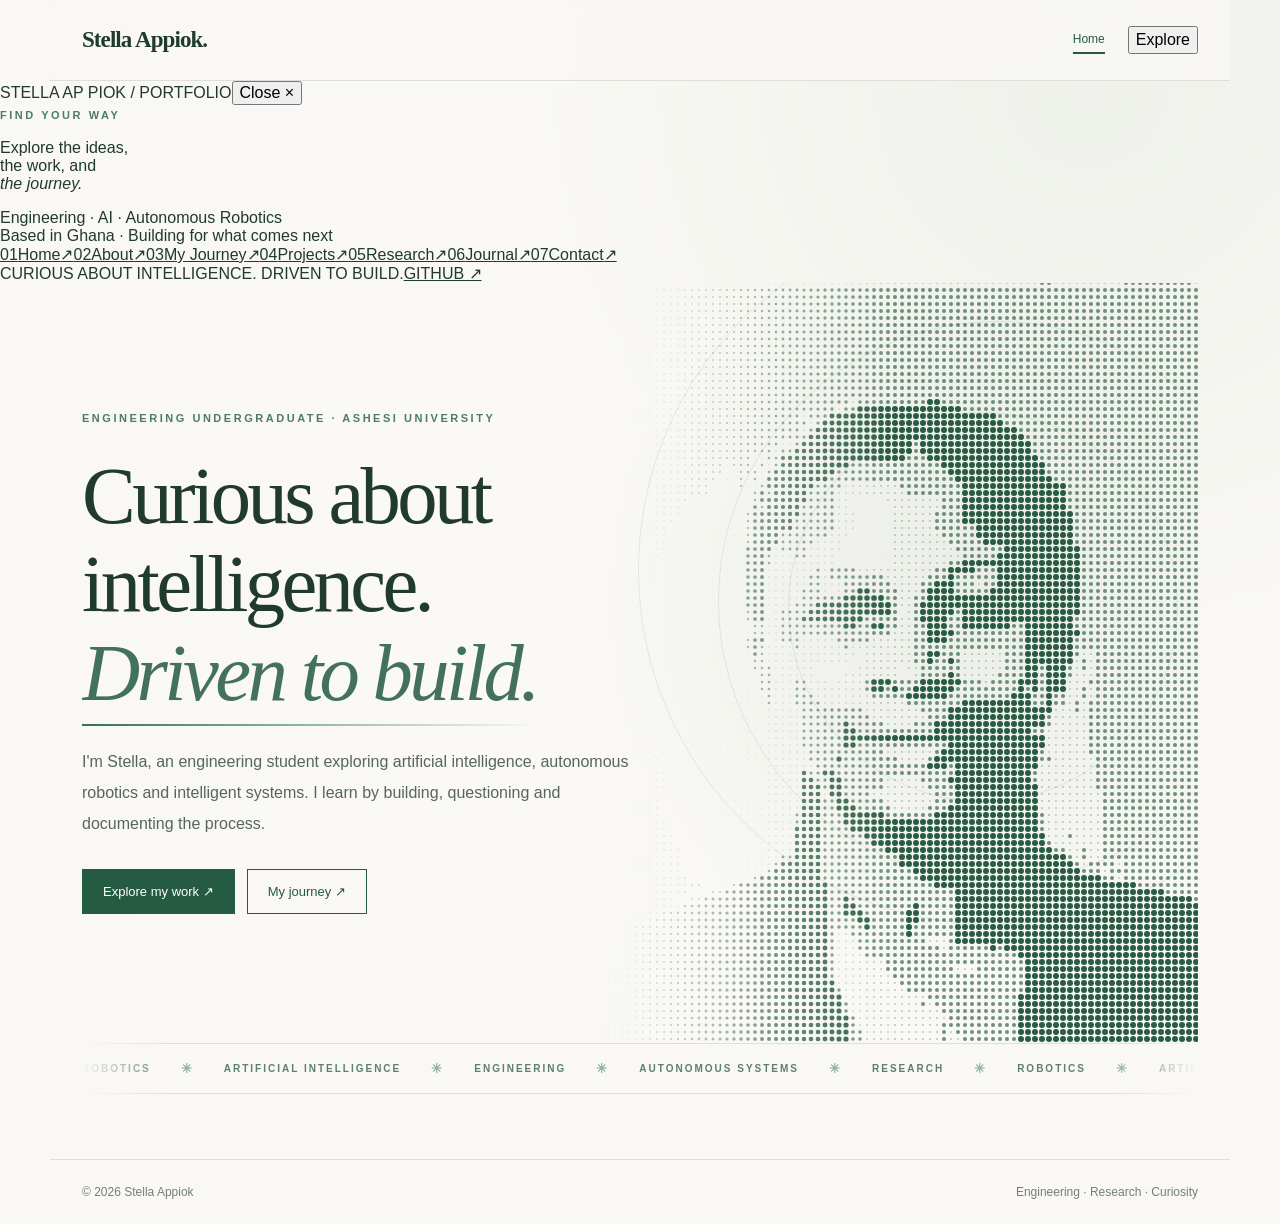
==== commit 9343462e: "Redesign navigation as immersive editorial menu and simplify homepage" ====
--- a/index.html
+++ b/index.html
@@ -1 +1 @@
-<!doctype html><html lang="en"><head><meta charset="utf-8"><meta name="viewport" content="width=device-width,initial-scale=1"><meta name="theme-color" content="#faf9f6"><meta name="description" content="Engineering, robotics, AI and research"><title>Home | Stella Appiok</title><link rel="stylesheet" href="style.css"><script src="site.js" defer></script></head><body><div class="progress" aria-hidden="true"></div><header class="header"><a class="logo" href="index.html">Stella Appiok.</a><nav class="nav" aria-label="Main navigation"><a href="index.html">Home</a><a href="about.html">About</a><a href="journey.html">My Journey</a><a href="projects.html">Projects</a><a href="research.html">Research</a><a href="journal.html">Journal</a><a href="contact.html">Contact</a></nav></header><main class="wrap"><section class="hero" id="hero"><div class="hero-orbit" aria-hidden="true"><span></span><span></span><span></span></div><div class="portrait" aria-hidden="true"><canvas id="portrait-canvas"></canvas></div><div class="hero-content" data-parallax="0.12"><div class="eyebrow">Engineering undergraduate · Ashesi University</div><h1>Curious about<br>intelligence.<br><em>Driven to build.</em></h1><p class="intro">I'm Stella, an engineering student exploring artificial intelligence, autonomous robotics and intelligent systems. I learn by building, questioning and documenting the process.</p><div class="buttons"><a class="button" href="projects.html">Explore my work ↗</a><a class="button outline" href="journey.html">My journey ↗</a></div></div></section><div class="home-ticker" aria-label="Areas of interest"><div class="ticker-track"><span>ROBOTICS</span><i>✳</i><span>ARTIFICIAL INTELLIGENCE</span><i>✳</i><span>ENGINEERING</span><i>✳</i><span>AUTONOMOUS SYSTEMS</span><i>✳</i><span>RESEARCH</span><i>✳</i><span>ROBOTICS</span><i>✳</i><span>ARTIFICIAL INTELLIGENCE</span><i>✳</i></div></div><section class="section reveal"><div class="eyebrow">What I explore</div><h2>From questions to working systems.</h2><div class="grid"><article class="card"><div class="tag">01 · Engineering</div><h3>Build and test</h3><p>Hands-on robotics, embedded systems, control and CAD.</p><a href="projects.html">View projects ↗</a></article><article class="card"><div class="tag">02 · Research</div><h3>Think and investigate</h3><p>Developing interests in autonomy, learning and language-guided robotics.</p><a href="research.html">Research direction ↗</a></article></div></section></main><footer><span>© 2026 Stella Appiok</span><span>Engineering · Research · Curiosity</span></footer></body></html>+<!doctype html><html lang="en"><head><meta charset="utf-8"><meta name="viewport" content="width=device-width,initial-scale=1"><meta name="theme-color" content="#faf9f6"><meta name="description" content="Engineering, robotics, AI and research"><title>Home | Stella Appiok</title><link rel="stylesheet" href="style.css"><script src="site.js" defer></script></head><body><div class="progress" aria-hidden="true"></div><header class="header"><a class="logo" href="index.html">Stella Appiok.</a><nav class="nav" aria-label="Primary navigation"><a class="nav-home" href="index.html">Home</a><button class="menu-open" type="button" aria-controls="site-menu" aria-expanded="false"><span class="menu-label">Explore</span><span class="menu-glyph" aria-hidden="true"><i></i><i></i></span></button></nav></header><div class="site-menu" id="site-menu" aria-hidden="true"><div class="menu-backdrop"></div><div class="menu-panel" role="dialog" aria-modal="true" aria-label="Explore portfolio"><div class="menu-top"><span class="menu-overline">STELLA AP PIOK / PORTFOLIO</span><button type="button" class="menu-close" aria-label="Close navigation">Close <span aria-hidden="true">×</span></button></div><div class="menu-body"><div class="menu-intro"><span class="eyebrow">Find your way</span><p>Explore the ideas,<br>the work, and<br><em>the journey.</em></p><div class="menu-aside">Engineering · AI · Autonomous Robotics<br>Based in Ghana · Building for what comes next</div></div><div class="menu-links"><a href="index.html"><span class="menu-num">01</span><span>Home</span><span class="menu-arrow">↗</span></a><a href="about.html"><span class="menu-num">02</span><span>About</span><span class="menu-arrow">↗</span></a><a href="journey.html"><span class="menu-num">03</span><span>My Journey</span><span class="menu-arrow">↗</span></a><a href="projects.html"><span class="menu-num">04</span><span>Projects</span><span class="menu-arrow">↗</span></a><a href="research.html"><span class="menu-num">05</span><span>Research</span><span class="menu-arrow">↗</span></a><a href="journal.html"><span class="menu-num">06</span><span>Journal</span><span class="menu-arrow">↗</span></a><a href="contact.html"><span class="menu-num">07</span><span>Contact</span><span class="menu-arrow">↗</span></a></div></div><div class="menu-bottom"><span>CURIOUS ABOUT INTELLIGENCE. DRIVEN TO BUILD.</span><a href="https://github.com/stellaappiok" target="_blank" rel="noopener noreferrer">GITHUB ↗</a></div></div></div><main class="wrap"><section class="hero" id="hero"><div class="hero-orbit" aria-hidden="true"><span></span><span></span><span></span></div><div class="portrait" aria-hidden="true"><canvas id="portrait-canvas"></canvas></div><div class="hero-content" data-parallax="0.12"><div class="eyebrow">Engineering undergraduate · Ashesi University</div><h1>Curious about<br>intelligence.<br><em>Driven to build.</em></h1><p class="intro">I'm Stella, an engineering student exploring artificial intelligence, autonomous robotics and intelligent systems. I learn by building, questioning and documenting the process.</p><div class="buttons"><a class="button" href="projects.html">Explore my work ↗</a><a class="button outline" href="journey.html">My journey ↗</a></div></div></section><div class="home-ticker" aria-label="Areas of interest"><div class="ticker-track"><span>ROBOTICS</span><i>✳</i><span>ARTIFICIAL INTELLIGENCE</span><i>✳</i><span>ENGINEERING</span><i>✳</i><span>AUTONOMOUS SYSTEMS</span><i>✳</i><span>RESEARCH</span><i>✳</i><span>ROBOTICS</span><i>✳</i><span>ARTIFICIAL INTELLIGENCE</span><i>✳</i></div></div></main><footer><span>© 2026 Stella Appiok</span><span>Engineering · Research · Curiosity</span></footer></body></html>
--- a/style.css
+++ b/style.css
@@ -47,3 +47,43 @@
 .journey-rail .journey-card:before{content:'';position:absolute;left:-44px;top:27px;width:14px;height:14px;background:#faf9f6;border:2px solid #6f967d;border-radius:50%;z-index:1;transition:transform .3s,background .3s}
 .journey-rail .journey-card.expanded:before{background:#256b4b;transform:scale(1.25)}
 @media(prefers-reduced-motion:reduce){.journey-rail-fill,.journey-rail .journey-card:before{transition:none}}
+
+/* Studio edition — subtle motion, technical geometry, warm editorial feel */
+:root{--bg:#f9f8f4;--accent:#255a43}
+body{background-image:radial-gradient(circle at 85% 7%,rgba(134,166,141,.09),transparent 35%)}
+.header{position:relative;z-index:8;background:rgba(249,248,244,.88);backdrop-filter:blur(16px)}
+.logo{transition:letter-spacing .25s,color .25s}.logo:hover{letter-spacing:.005em;color:#34785a}
+.nav a{position:relative;transition:color .25s}
+.nav a:focus-visible,.button:focus-visible,.journey-toggle:focus-visible{outline:3px solid #91bc9d;outline-offset:4px}
+.hero{min-height:min(760px,88vh)}
+.hero:after{content:'';position:absolute;inset:0;pointer-events:none;z-index:-1;background:radial-gradient(circle at 80% 42%,rgba(68,112,83,.075),transparent 38%)}
+.hero-orbit{position:absolute;inset:0;z-index:-1;pointer-events:none;overflow:hidden}
+.hero-orbit span{position:absolute;display:block;border:1px solid rgba(43,100,65,.11);border-radius:50%;width:560px;height:560px;right:-80px;top:5%;animation:orbit-drift 14s ease-in-out infinite alternate}
+.hero-orbit span:nth-child(2){width:390px;height:390px;right:20px;top:17%;animation-delay:-5s}
+.hero-orbit span:nth-child(3){width:710px;height:710px;right:-150px;top:-9%;animation-delay:-9s}
+@keyframes orbit-drift{to{transform:translate(18px,-22px) rotate(5deg)}}
+.hero h1{font-size:clamp(46px,6.3vw,83px);text-wrap:balance}
+.hero h1 em{display:inline-block;position:relative}
+.hero h1 em:after{content:'';position:absolute;bottom:-8px;left:0;width:100%;height:2px;background:linear-gradient(90deg,#2f7354,transparent);transform:scaleX(0);transform-origin:left;animation:ink-line 1.2s .7s forwards}
+@keyframes ink-line{to{transform:scaleX(1)}}
+.hero .eyebrow{animation:fade-slide .8s both}
+.hero .intro{animation:fade-slide .9s .18s both}
+.hero .buttons{animation:fade-slide .9s .32s both}
+@keyframes fade-slide{from{opacity:0;transform:translateY(15px)}to{opacity:1;transform:translateY(0)}}
+.portrait{filter:contrast(1.18);transition:filter .7s}
+.portrait:hover{filter:contrast(1.4)}
+.home-ticker{border-top:1px solid var(--line);border-bottom:1px solid var(--line);overflow:hidden;white-space:nowrap;padding:17px 0;margin-bottom:28px;mask-image:linear-gradient(90deg,transparent,black 8%,black 92%,transparent)}
+.ticker-track{display:flex;gap:30px;width:max-content;align-items:center;animation:ticker-move 36s linear infinite;font-size:10px;font-weight:700;letter-spacing:.2em;color:#5c806b}
+.ticker-track i{font-size:13px;font-style:normal;color:#8eb49a}
+@keyframes ticker-move{to{transform:translateX(-45%)}}
+.card{position:relative;overflow:hidden}
+.card:before{content:'';position:absolute;top:0;left:0;width:100%;height:2px;background:linear-gradient(90deg,transparent,#4b9672,transparent);transform:translateX(-110%);transition:transform .7s}
+.card:hover:before{transform:translateX(110%)}
+.page-head{position:relative}
+.page-head:after{content:'✳';position:absolute;right:6%;top:14%;font-size:clamp(65px,13vw,160px);font-weight:100;color:rgba(53,104,76,.07);pointer-events:none;animation:slow-spin 30s linear infinite}
+@keyframes slow-spin{to{transform:rotate(360deg)}}
+.section h2{max-width:850px}
+.journey-card{transition:box-shadow .4s,transform .4s}
+.journey-card.expanded{box-shadow:0 12px 35px rgba(34,71,49,.09);transform:translateX(6px)}
+@media(max-width:800px){.hero{min-height:670px}.hero-orbit span{right:-300px}.home-ticker{margin-bottom:12px}.page-head:after{right:0;top:4%}}
+@media(prefers-reduced-motion:reduce){.hero-orbit span,.ticker-track,.page-head:after{animation:none!important}.hero h1 em:after{animation:none;transform:scaleX(1)}}
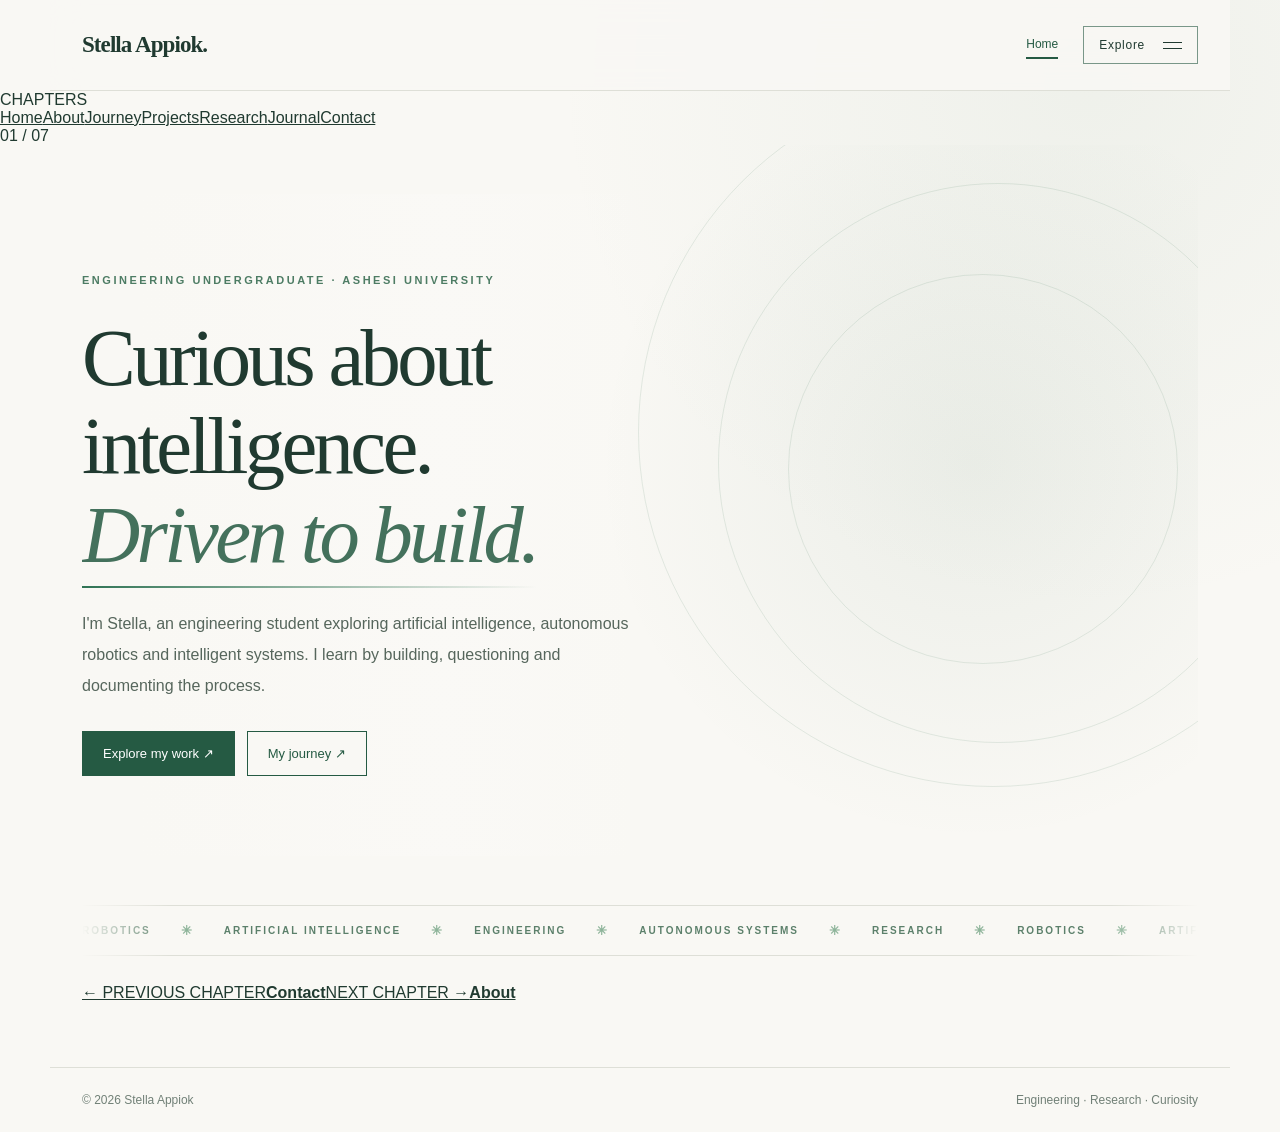
==== commit 31d45162: "Introduce chapter-based navigation and clear portrait" ====
--- a/index.html
+++ b/index.html
@@ -1 +1 @@
-<!doctype html><html lang="en"><head><meta charset="utf-8"><meta name="viewport" content="width=device-width,initial-scale=1"><meta name="theme-color" content="#faf9f6"><meta name="description" content="Engineering, robotics, AI and research"><title>Home | Stella Appiok</title><link rel="stylesheet" href="style.css"><script src="site.js" defer></script></head><body><div class="progress" aria-hidden="true"></div><header class="header"><a class="logo" href="index.html">Stella Appiok.</a><nav class="nav" aria-label="Primary navigation"><a class="nav-home" href="index.html">Home</a><button class="menu-open" type="button" aria-controls="site-menu" aria-expanded="false"><span class="menu-label">Explore</span><span class="menu-glyph" aria-hidden="true"><i></i><i></i></span></button></nav></header><div class="site-menu" id="site-menu" aria-hidden="true"><div class="menu-backdrop"></div><div class="menu-panel" role="dialog" aria-modal="true" aria-label="Explore portfolio"><div class="menu-top"><span class="menu-overline">STELLA AP PIOK / PORTFOLIO</span><button type="button" class="menu-close" aria-label="Close navigation">Close <span aria-hidden="true">×</span></button></div><div class="menu-body"><div class="menu-intro"><span class="eyebrow">Find your way</span><p>Explore the ideas,<br>the work, and<br><em>the journey.</em></p><div class="menu-aside">Engineering · AI · Autonomous Robotics<br>Based in Ghana · Building for what comes next</div></div><div class="menu-links"><a href="index.html"><span class="menu-num">01</span><span>Home</span><span class="menu-arrow">↗</span></a><a href="about.html"><span class="menu-num">02</span><span>About</span><span class="menu-arrow">↗</span></a><a href="journey.html"><span class="menu-num">03</span><span>My Journey</span><span class="menu-arrow">↗</span></a><a href="projects.html"><span class="menu-num">04</span><span>Projects</span><span class="menu-arrow">↗</span></a><a href="research.html"><span class="menu-num">05</span><span>Research</span><span class="menu-arrow">↗</span></a><a href="journal.html"><span class="menu-num">06</span><span>Journal</span><span class="menu-arrow">↗</span></a><a href="contact.html"><span class="menu-num">07</span><span>Contact</span><span class="menu-arrow">↗</span></a></div></div><div class="menu-bottom"><span>CURIOUS ABOUT INTELLIGENCE. DRIVEN TO BUILD.</span><a href="https://github.com/stellaappiok" target="_blank" rel="noopener noreferrer">GITHUB ↗</a></div></div></div><main class="wrap"><section class="hero" id="hero"><div class="hero-orbit" aria-hidden="true"><span></span><span></span><span></span></div><div class="portrait" aria-hidden="true"><canvas id="portrait-canvas"></canvas></div><div class="hero-content" data-parallax="0.12"><div class="eyebrow">Engineering undergraduate · Ashesi University</div><h1>Curious about<br>intelligence.<br><em>Driven to build.</em></h1><p class="intro">I'm Stella, an engineering student exploring artificial intelligence, autonomous robotics and intelligent systems. I learn by building, questioning and documenting the process.</p><div class="buttons"><a class="button" href="projects.html">Explore my work ↗</a><a class="button outline" href="journey.html">My journey ↗</a></div></div></section><div class="home-ticker" aria-label="Areas of interest"><div class="ticker-track"><span>ROBOTICS</span><i>✳</i><span>ARTIFICIAL INTELLIGENCE</span><i>✳</i><span>ENGINEERING</span><i>✳</i><span>AUTONOMOUS SYSTEMS</span><i>✳</i><span>RESEARCH</span><i>✳</i><span>ROBOTICS</span><i>✳</i><span>ARTIFICIAL INTELLIGENCE</span><i>✳</i></div></div></main><footer><span>© 2026 Stella Appiok</span><span>Engineering · Research · Curiosity</span></footer></body></html>+<!doctype html><html lang="en"><head><meta charset="utf-8"><meta name="viewport" content="width=device-width,initial-scale=1"><meta name="theme-color" content="#faf9f6"><meta name="description" content="Engineering, robotics, AI and research"><title>Home | Stella Appiok</title><link rel="stylesheet" href="style.css"><script src="site.js" defer></script></head><body><div class="progress" aria-hidden="true"></div><header class="header"><a class="logo" href="index.html">Stella Appiok.</a><nav class="nav" aria-label="Primary navigation"><a class="nav-home" href="index.html">Home</a><button class="menu-open" type="button" aria-controls="site-menu" aria-expanded="false"><span class="menu-label">Explore</span><span class="menu-glyph" aria-hidden="true"><i></i><i></i></span></button></nav></header><aside class="chapter-rail" aria-label="Portfolio chapters"><span class="chapter-rail-label">CHAPTERS</span><div class="chapter-rail-dots"><a href="index.html" aria-label="Home" title="01 — Home" aria-current="page"><span class="chapter-dot"></span><span class="chapter-tooltip">Home</span></a><a href="about.html" aria-label="About" title="02 — About" ><span class="chapter-dot"></span><span class="chapter-tooltip">About</span></a><a href="journey.html" aria-label="Journey" title="03 — Journey" ><span class="chapter-dot"></span><span class="chapter-tooltip">Journey</span></a><a href="projects.html" aria-label="Projects" title="04 — Projects" ><span class="chapter-dot"></span><span class="chapter-tooltip">Projects</span></a><a href="research.html" aria-label="Research" title="05 — Research" ><span class="chapter-dot"></span><span class="chapter-tooltip">Research</span></a><a href="journal.html" aria-label="Journal" title="06 — Journal" ><span class="chapter-dot"></span><span class="chapter-tooltip">Journal</span></a><a href="contact.html" aria-label="Contact" title="07 — Contact" ><span class="chapter-dot"></span><span class="chapter-tooltip">Contact</span></a></div><span class="chapter-rail-counter">01 / 07</span></aside><div class="site-menu" id="site-menu" aria-hidden="true"><div class="menu-backdrop"></div><div class="menu-panel" role="dialog" aria-modal="true" aria-label="Explore portfolio"><div class="menu-top"><span class="menu-overline">STELLA AP PIOK / PORTFOLIO</span><button type="button" class="menu-close" aria-label="Close navigation">Close <span aria-hidden="true">×</span></button></div><div class="menu-body"><div class="menu-intro"><span class="eyebrow">Find your way</span><p>Explore the ideas,<br>the work, and<br><em>the journey.</em></p><div class="menu-aside">Engineering · AI · Autonomous Robotics<br>Based in Ghana · Building for what comes next</div></div><div class="menu-links"><a href="index.html"><span class="menu-num">01</span><span>Home</span><span class="menu-arrow">↗</span></a><a href="about.html"><span class="menu-num">02</span><span>About</span><span class="menu-arrow">↗</span></a><a href="journey.html"><span class="menu-num">03</span><span>My Journey</span><span class="menu-arrow">↗</span></a><a href="projects.html"><span class="menu-num">04</span><span>Projects</span><span class="menu-arrow">↗</span></a><a href="research.html"><span class="menu-num">05</span><span>Research</span><span class="menu-arrow">↗</span></a><a href="journal.html"><span class="menu-num">06</span><span>Journal</span><span class="menu-arrow">↗</span></a><a href="contact.html"><span class="menu-num">07</span><span>Contact</span><span class="menu-arrow">↗</span></a></div></div><div class="menu-bottom"><span>CURIOUS ABOUT INTELLIGENCE. DRIVEN TO BUILD.</span><a href="https://github.com/stellaappiok" target="_blank" rel="noopener noreferrer">GITHUB ↗</a></div></div></div><main class="wrap"><section class="hero" id="hero"><div class="hero-orbit" aria-hidden="true"><span></span><span></span><span></span></div><div class="portrait portrait-photo" aria-hidden="true"><img src="https://avatars.githubusercontent.com/u/266314976?v=4" alt="" loading="eager" decoding="async"></div><div class="hero-content" data-parallax="0.12"><div class="eyebrow">Engineering undergraduate · Ashesi University</div><h1>Curious about<br>intelligence.<br><em>Driven to build.</em></h1><p class="intro">I'm Stella, an engineering student exploring artificial intelligence, autonomous robotics and intelligent systems. I learn by building, questioning and documenting the process.</p><div class="buttons"><a class="button" href="projects.html">Explore my work ↗</a><a class="button outline" href="journey.html">My journey ↗</a></div></div></section><div class="home-ticker" aria-label="Areas of interest"><div class="ticker-track"><span>ROBOTICS</span><i>✳</i><span>ARTIFICIAL INTELLIGENCE</span><i>✳</i><span>ENGINEERING</span><i>✳</i><span>AUTONOMOUS SYSTEMS</span><i>✳</i><span>RESEARCH</span><i>✳</i><span>ROBOTICS</span><i>✳</i><span>ARTIFICIAL INTELLIGENCE</span><i>✳</i></div></div><div class="chapter-turn" aria-label="Page navigation"><a href="contact.html" class="chapter-prev"><span class="chapter-turn-kicker">← PREVIOUS CHAPTER</span><strong>Contact</strong></a><a href="about.html" class="chapter-next"><span class="chapter-turn-kicker">NEXT CHAPTER →</span><strong>About</strong></a></div></main><footer><span>© 2026 Stella Appiok</span><span>Engineering · Research · Curiosity</span></footer></body></html>
--- a/style.css
+++ b/style.css
@@ -87,3 +87,45 @@
 .journey-card.expanded{box-shadow:0 12px 35px rgba(34,71,49,.09);transform:translateX(6px)}
 @media(max-width:800px){.hero{min-height:670px}.hero-orbit span{right:-300px}.home-ticker{margin-bottom:12px}.page-head:after{right:0;top:4%}}
 @media(prefers-reduced-motion:reduce){.hero-orbit span,.ticker-track,.page-head:after{animation:none!important}.hero h1 em:after{animation:none;transform:scaleX(1)}}
+
+/* Fullscreen editorial navigation */
+.header{position:relative;z-index:50}
+.nav{display:flex;align-items:center;gap:25px}
+.nav .nav-home{font-size:12px}
+.menu-open,.menu-close{font-family:Arial,Helvetica,sans-serif;cursor:pointer}
+.menu-open{border:1px solid #799788;background:transparent;color:var(--ink);padding:11px 15px;display:flex;align-items:center;gap:18px;font-size:12px;letter-spacing:.06em;transition:background .25s,color .25s}
+.menu-open:hover{background:#254f3c;color:#fff}
+.menu-glyph{width:19px;display:flex;flex-direction:column;gap:5px}
+.menu-glyph i{display:block;height:1px;width:100%;background:currentColor;transition:transform .25s}
+.menu-open:hover .menu-glyph i:first-child{transform:translateX(3px)}
+.menu-open:hover .menu-glyph i:last-child{transform:translateX(-3px)}
+.site-menu{position:fixed;inset:0;z-index:100;visibility:hidden;pointer-events:none}
+.site-menu.is-open{visibility:visible;pointer-events:auto}
+.menu-backdrop{position:absolute;inset:0;background:rgba(12,28,19,.45);opacity:0;transition:opacity .45s;backdrop-filter:blur(0)}
+.site-menu.is-open .menu-backdrop{opacity:1;backdrop-filter:blur(7px)}
+.menu-panel{position:absolute;right:0;top:0;width:min(1050px,100%);height:100%;height:100dvh;background:#173b2d;color:#f5f2e9;display:flex;flex-direction:column;padding:clamp(22px,3vw,48px);overflow:auto;transform:translateX(105%);transition:transform .65s cubic-bezier(.22,1,.36,1)}
+.site-menu.is-open .menu-panel{transform:translateX(0)}
+.menu-top,.menu-bottom{display:flex;justify-content:space-between;align-items:center;gap:20px}
+.menu-overline,.menu-bottom{font-size:10px;letter-spacing:.18em;color:#a4c1ae}
+.menu-close{border:1px solid #729782;background:transparent;color:#f5f2e9;padding:10px 15px;font-size:13px}
+.menu-close span{font-size:21px;margin-left:13px;vertical-align:middle}
+.menu-close:hover{background:#e9f1e9;color:#173b2d}
+.menu-body{display:grid;grid-template-columns:.8fr 1.2fr;gap:clamp(30px,5vw,100px);align-items:center;flex:1;padding:40px 0}
+.menu-intro .eyebrow{color:#a3cbb0}
+.menu-intro p{font:400 clamp(31px,3.4vw,52px)/1.18 Georgia,serif;letter-spacing:-.04em}
+.menu-intro p em{color:#a3cbb0}
+.menu-aside{font-size:12px;line-height:2;color:#a4bdac;margin-top:35px}
+.menu-links{display:flex;flex-direction:column}
+.menu-links a{display:grid;grid-template-columns:34px 1fr 28px;align-items:baseline;gap:15px;text-decoration:none;color:#f7f4ec;border-bottom:1px solid #4b705d;padding:11px 5px;transition:padding .25s,color .25s,background .25s}
+.menu-links a:first-child{border-top:1px solid #4b705d}
+.menu-links a>span:nth-child(2){font:400 clamp(27px,3.6vw,49px)/1.1 Georgia,serif;letter-spacing:-.035em}
+.menu-links a:hover,.menu-links a:focus-visible{color:#b9e4c3;padding-left:17px;background:#ffffff08}
+.menu-links a[aria-current="page"]{color:#b9e4c3}
+.menu-num{font-size:11px;color:#9fbdac}
+.menu-arrow{font-size:22px;transition:transform .25s}
+.menu-links a:hover .menu-arrow{transform:translate(3px,-3px)}
+.menu-bottom{border-top:1px solid #52705d;padding-top:22px}
+.menu-bottom a{text-decoration:none;color:#e5f2e7}
+body.menu-locked{overflow:hidden}
+@media(max-width:720px){.menu-body{grid-template-columns:1fr;align-content:start;gap:12px;padding:30px 0}.menu-intro p{font-size:30px;margin:12px 0}.menu-aside{display:none}.menu-links a{padding:10px 4px}.menu-links a>span:nth-child(2){font-size:29px}.menu-bottom{font-size:9px}.menu-overline{font-size:9px}}
+@media(prefers-reduced-motion:reduce){.menu-panel,.menu-backdrop,.menu-links a,.menu-arrow{transition:none!important}}
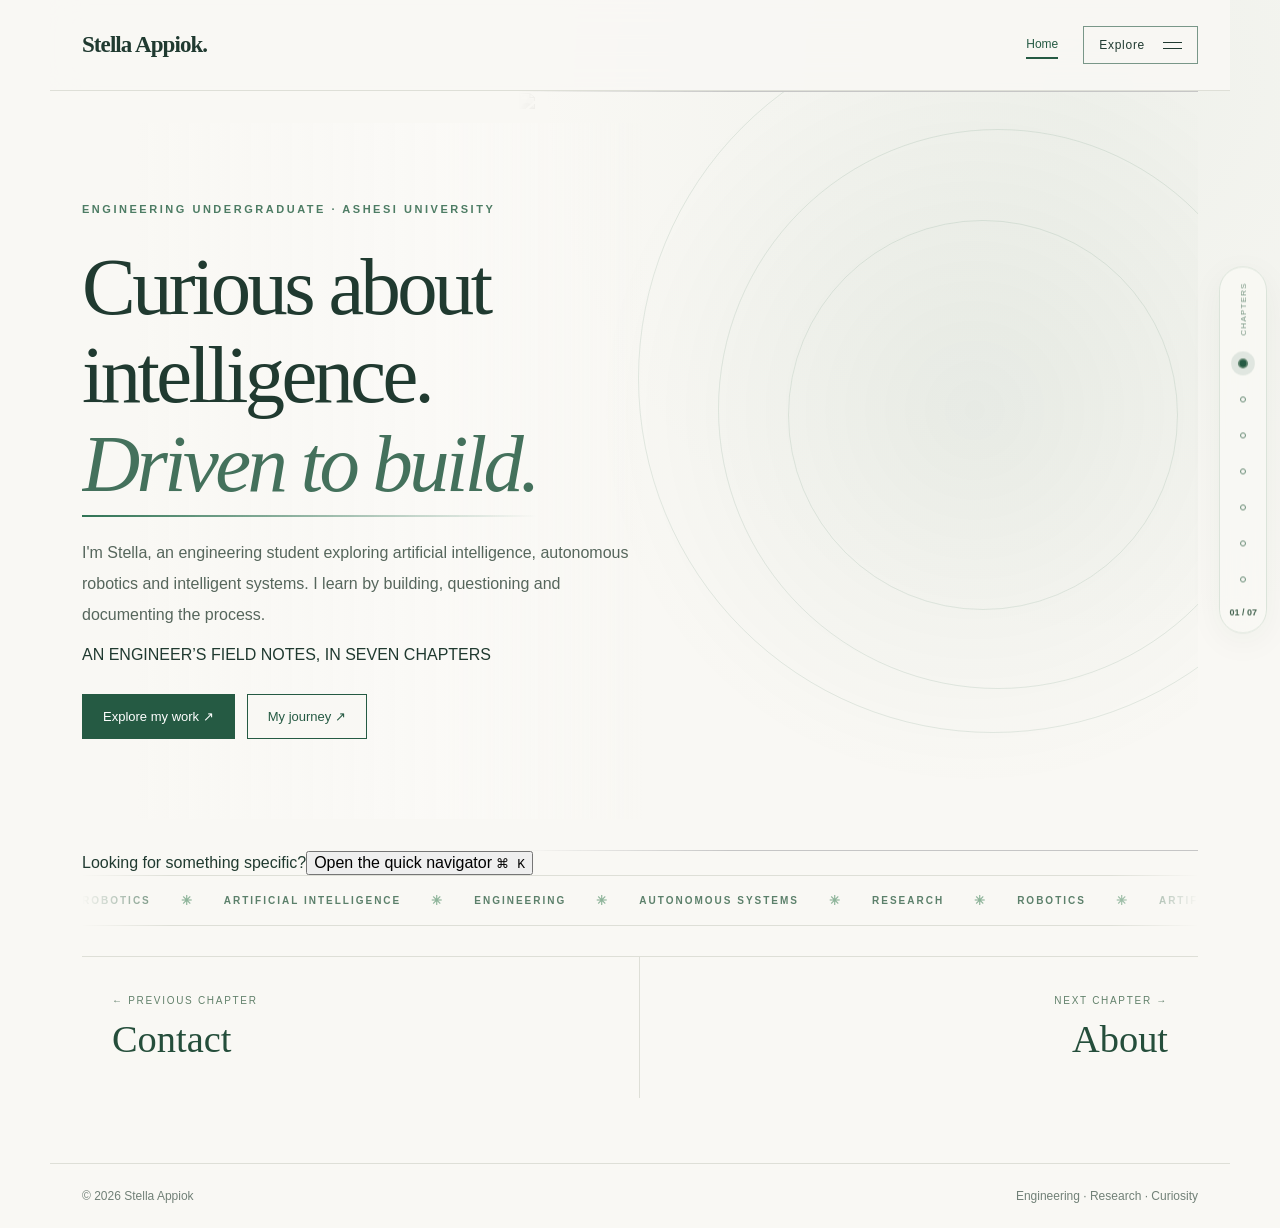
==== commit 99361a54: "Add signature searchable command deck and discovery details" ====
--- a/index.html
+++ b/index.html
@@ -1 +1 @@
-<!doctype html><html lang="en"><head><meta charset="utf-8"><meta name="viewport" content="width=device-width,initial-scale=1"><meta name="theme-color" content="#faf9f6"><meta name="description" content="Engineering, robotics, AI and research"><title>Home | Stella Appiok</title><link rel="stylesheet" href="style.css"><script src="site.js" defer></script></head><body><div class="progress" aria-hidden="true"></div><header class="header"><a class="logo" href="index.html">Stella Appiok.</a><nav class="nav" aria-label="Primary navigation"><a class="nav-home" href="index.html">Home</a><button class="menu-open" type="button" aria-controls="site-menu" aria-expanded="false"><span class="menu-label">Explore</span><span class="menu-glyph" aria-hidden="true"><i></i><i></i></span></button></nav></header><aside class="chapter-rail" aria-label="Portfolio chapters"><span class="chapter-rail-label">CHAPTERS</span><div class="chapter-rail-dots"><a href="index.html" aria-label="Home" title="01 — Home" aria-current="page"><span class="chapter-dot"></span><span class="chapter-tooltip">Home</span></a><a href="about.html" aria-label="About" title="02 — About" ><span class="chapter-dot"></span><span class="chapter-tooltip">About</span></a><a href="journey.html" aria-label="Journey" title="03 — Journey" ><span class="chapter-dot"></span><span class="chapter-tooltip">Journey</span></a><a href="projects.html" aria-label="Projects" title="04 — Projects" ><span class="chapter-dot"></span><span class="chapter-tooltip">Projects</span></a><a href="research.html" aria-label="Research" title="05 — Research" ><span class="chapter-dot"></span><span class="chapter-tooltip">Research</span></a><a href="journal.html" aria-label="Journal" title="06 — Journal" ><span class="chapter-dot"></span><span class="chapter-tooltip">Journal</span></a><a href="contact.html" aria-label="Contact" title="07 — Contact" ><span class="chapter-dot"></span><span class="chapter-tooltip">Contact</span></a></div><span class="chapter-rail-counter">01 / 07</span></aside><div class="site-menu" id="site-menu" aria-hidden="true"><div class="menu-backdrop"></div><div class="menu-panel" role="dialog" aria-modal="true" aria-label="Explore portfolio"><div class="menu-top"><span class="menu-overline">STELLA AP PIOK / PORTFOLIO</span><button type="button" class="menu-close" aria-label="Close navigation">Close <span aria-hidden="true">×</span></button></div><div class="menu-body"><div class="menu-intro"><span class="eyebrow">Find your way</span><p>Explore the ideas,<br>the work, and<br><em>the journey.</em></p><div class="menu-aside">Engineering · AI · Autonomous Robotics<br>Based in Ghana · Building for what comes next</div></div><div class="menu-links"><a href="index.html"><span class="menu-num">01</span><span>Home</span><span class="menu-arrow">↗</span></a><a href="about.html"><span class="menu-num">02</span><span>About</span><span class="menu-arrow">↗</span></a><a href="journey.html"><span class="menu-num">03</span><span>My Journey</span><span class="menu-arrow">↗</span></a><a href="projects.html"><span class="menu-num">04</span><span>Projects</span><span class="menu-arrow">↗</span></a><a href="research.html"><span class="menu-num">05</span><span>Research</span><span class="menu-arrow">↗</span></a><a href="journal.html"><span class="menu-num">06</span><span>Journal</span><span class="menu-arrow">↗</span></a><a href="contact.html"><span class="menu-num">07</span><span>Contact</span><span class="menu-arrow">↗</span></a></div></div><div class="menu-bottom"><span>CURIOUS ABOUT INTELLIGENCE. DRIVEN TO BUILD.</span><a href="https://github.com/stellaappiok" target="_blank" rel="noopener noreferrer">GITHUB ↗</a></div></div></div><main class="wrap"><section class="hero" id="hero"><div class="hero-orbit" aria-hidden="true"><span></span><span></span><span></span></div><div class="portrait portrait-photo" aria-hidden="true"><img src="https://avatars.githubusercontent.com/u/266314976?v=4" alt="" loading="eager" decoding="async"></div><div class="hero-content" data-parallax="0.12"><div class="eyebrow">Engineering undergraduate · Ashesi University</div><h1>Curious about<br>intelligence.<br><em>Driven to build.</em></h1><p class="intro">I'm Stella, an engineering student exploring artificial intelligence, autonomous robotics and intelligent systems. I learn by building, questioning and documenting the process.</p><div class="buttons"><a class="button" href="projects.html">Explore my work ↗</a><a class="button outline" href="journey.html">My journey ↗</a></div></div></section><div class="home-ticker" aria-label="Areas of interest"><div class="ticker-track"><span>ROBOTICS</span><i>✳</i><span>ARTIFICIAL INTELLIGENCE</span><i>✳</i><span>ENGINEERING</span><i>✳</i><span>AUTONOMOUS SYSTEMS</span><i>✳</i><span>RESEARCH</span><i>✳</i><span>ROBOTICS</span><i>✳</i><span>ARTIFICIAL INTELLIGENCE</span><i>✳</i></div></div><div class="chapter-turn" aria-label="Page navigation"><a href="contact.html" class="chapter-prev"><span class="chapter-turn-kicker">← PREVIOUS CHAPTER</span><strong>Contact</strong></a><a href="about.html" class="chapter-next"><span class="chapter-turn-kicker">NEXT CHAPTER →</span><strong>About</strong></a></div></main><footer><span>© 2026 Stella Appiok</span><span>Engineering · Research · Curiosity</span></footer></body></html>+<!doctype html><html lang="en"><head><meta charset="utf-8"><meta name="viewport" content="width=device-width,initial-scale=1"><meta name="theme-color" content="#faf9f6"><meta name="description" content="Engineering, robotics, AI and research"><title>Home | Stella Appiok</title><link rel="stylesheet" href="style.css"><script src="site.js" defer></script></head><body><div class="progress" aria-hidden="true"></div><header class="header"><a class="logo" href="index.html">Stella Appiok.</a><nav class="nav" aria-label="Primary navigation"><a class="nav-home" href="index.html">Home</a><button class="menu-open" type="button" aria-controls="site-menu" aria-expanded="false"><span class="menu-label">Explore</span><span class="menu-glyph" aria-hidden="true"><i></i><i></i></span></button></nav></header><aside class="chapter-rail" aria-label="Portfolio chapters"><span class="chapter-rail-label">CHAPTERS</span><div class="chapter-rail-dots"><a href="index.html" aria-label="Home" title="01 — Home" aria-current="page"><span class="chapter-dot"></span><span class="chapter-tooltip">Home</span></a><a href="about.html" aria-label="About" title="02 — About" ><span class="chapter-dot"></span><span class="chapter-tooltip">About</span></a><a href="journey.html" aria-label="Journey" title="03 — Journey" ><span class="chapter-dot"></span><span class="chapter-tooltip">Journey</span></a><a href="projects.html" aria-label="Projects" title="04 — Projects" ><span class="chapter-dot"></span><span class="chapter-tooltip">Projects</span></a><a href="research.html" aria-label="Research" title="05 — Research" ><span class="chapter-dot"></span><span class="chapter-tooltip">Research</span></a><a href="journal.html" aria-label="Journal" title="06 — Journal" ><span class="chapter-dot"></span><span class="chapter-tooltip">Journal</span></a><a href="contact.html" aria-label="Contact" title="07 — Contact" ><span class="chapter-dot"></span><span class="chapter-tooltip">Contact</span></a></div><span class="chapter-rail-counter">01 / 07</span></aside><div class="site-menu" id="site-menu" aria-hidden="true"><div class="menu-backdrop"></div><div class="menu-panel" role="dialog" aria-modal="true" aria-label="Explore portfolio"><div class="menu-top"><span class="menu-overline">STELLA AP PIOK / PORTFOLIO</span><button type="button" class="menu-close" aria-label="Close navigation">Close <span aria-hidden="true">×</span></button></div><div class="menu-body"><div class="menu-intro"><span class="eyebrow">Find your way</span><p>Explore the ideas,<br>the work, and<br><em>the journey.</em></p><div class="menu-aside">Engineering · AI · Autonomous Robotics<br>Based in Ghana · Building for what comes next</div></div><div class="menu-links"><a href="index.html"><span class="menu-num">01</span><span>Home</span><span class="menu-arrow">↗</span></a><a href="about.html"><span class="menu-num">02</span><span>About</span><span class="menu-arrow">↗</span></a><a href="journey.html"><span class="menu-num">03</span><span>My Journey</span><span class="menu-arrow">↗</span></a><a href="projects.html"><span class="menu-num">04</span><span>Projects</span><span class="menu-arrow">↗</span></a><a href="research.html"><span class="menu-num">05</span><span>Research</span><span class="menu-arrow">↗</span></a><a href="journal.html"><span class="menu-num">06</span><span>Journal</span><span class="menu-arrow">↗</span></a><a href="contact.html"><span class="menu-num">07</span><span>Contact</span><span class="menu-arrow">↗</span></a></div></div><div class="menu-bottom"><span>CURIOUS ABOUT INTELLIGENCE. DRIVEN TO BUILD.</span><a href="https://github.com/stellaappiok" target="_blank" rel="noopener noreferrer">GITHUB ↗</a></div></div></div><main class="wrap"><section class="hero" id="hero"><div class="hero-orbit" aria-hidden="true"><span></span><span></span><span></span></div><div class="portrait portrait-photo" aria-hidden="true"><img src="https://avatars.githubusercontent.com/u/266314976?v=4" alt="" loading="eager" decoding="async"></div><div class="hero-content" data-parallax="0.12"><div class="eyebrow">Engineering undergraduate · Ashesi University</div><h1>Curious about<br>intelligence.<br><em>Driven to build.</em></h1><p class="intro">I'm Stella, an engineering student exploring artificial intelligence, autonomous robotics and intelligent systems. I learn by building, questioning and documenting the process.</p><div class="hero-discovery"><span class="discovery-line"></span><span>AN ENGINEER’S FIELD NOTES, IN SEVEN CHAPTERS</span></div><div class="buttons"><a class="button" href="projects.html">Explore my work ↗</a><a class="button outline" href="journey.html">My journey ↗</a></div></div></section><div class="command-hint"><span>Looking for something specific?</span><button type="button" class="command-launch">Open the quick navigator <kbd>⌘ K</kbd></button></div><div class="home-ticker" aria-label="Areas of interest"><div class="ticker-track"><span>ROBOTICS</span><i>✳</i><span>ARTIFICIAL INTELLIGENCE</span><i>✳</i><span>ENGINEERING</span><i>✳</i><span>AUTONOMOUS SYSTEMS</span><i>✳</i><span>RESEARCH</span><i>✳</i><span>ROBOTICS</span><i>✳</i><span>ARTIFICIAL INTELLIGENCE</span><i>✳</i></div></div><div class="chapter-turn" aria-label="Page navigation"><a href="contact.html" class="chapter-prev"><span class="chapter-turn-kicker">← PREVIOUS CHAPTER</span><strong>Contact</strong></a><a href="about.html" class="chapter-next"><span class="chapter-turn-kicker">NEXT CHAPTER →</span><strong>About</strong></a></div></main><footer><span>© 2026 Stella Appiok</span><span>Engineering · Research · Curiosity</span></footer></body></html>
--- a/style.css
+++ b/style.css
@@ -129,3 +129,58 @@
 body.menu-locked{overflow:hidden}
 @media(max-width:720px){.menu-body{grid-template-columns:1fr;align-content:start;gap:12px;padding:30px 0}.menu-intro p{font-size:30px;margin:12px 0}.menu-aside{display:none}.menu-links a{padding:10px 4px}.menu-links a>span:nth-child(2){font-size:29px}.menu-bottom{font-size:9px}.menu-overline{font-size:9px}}
 @media(prefers-reduced-motion:reduce){.menu-panel,.menu-backdrop,.menu-links a,.menu-arrow{transition:none!important}}
+
+.chapter-rail{position:fixed;right:13px;top:50%;transform:translateY(-50%);z-index:40;display:flex;flex-direction:column;align-items:center;gap:16px;padding:15px 9px;background:rgba(249,248,244,.87);border:1px solid #dbe4da;backdrop-filter:blur(16px);border-radius:30px;box-shadow:0 8px 35px #1638240d}
+.chapter-rail-label{font-size:8px;letter-spacing:.15em;writing-mode:vertical-rl;transform:rotate(180deg);color:#73927e}
+.chapter-rail-dots{display:flex;flex-direction:column;align-items:center;gap:12px}
+.chapter-rail-dots a{width:24px;height:24px;display:grid;place-items:center;position:relative;text-decoration:none}
+.chapter-dot{width:6px;height:6px;border:1px solid #658873;background:transparent;border-radius:50%;transition:transform .3s,background .3s}
+.chapter-rail-dots a:hover .chapter-dot{transform:scale(1.8);background:#4a7b5b}
+.chapter-rail-dots a[aria-current=page] .chapter-dot{background:#255a43;transform:scale(1.7);box-shadow:0 0 0 4px #255a431c}
+.chapter-tooltip{position:absolute;right:36px;top:0;white-space:nowrap;background:#1d4735;color:#fff;font-size:11px;padding:6px 10px;opacity:0;pointer-events:none;transform:translateX(5px);transition:opacity .2s,transform .2s}
+.chapter-rail-dots a:hover .chapter-tooltip,.chapter-rail-dots a:focus-visible .chapter-tooltip{opacity:1;transform:translateX(0)}
+.chapter-rail-counter{font-size:9px;white-space:nowrap;color:#42624e;font-weight:700}
+.chapter-turn{display:grid;grid-template-columns:1fr 1fr;border-top:1px solid var(--line);margin:30px 0 0}
+.chapter-turn a{display:flex;flex-direction:column;gap:12px;text-decoration:none;padding:38px 30px;transition:background .3s,padding .3s}
+.chapter-turn a:hover{background:#eaf1e9}
+.chapter-turn a:first-child{border-right:1px solid var(--line)}
+.chapter-next{text-align:right}
+.chapter-turn-kicker{font-size:10px;letter-spacing:.17em;color:#62816b}
+.chapter-turn strong{font:400 clamp(27px,3vw,42px)/1.1 Georgia,serif;color:#254e3b}
+body.page-exiting main,body.page-exiting footer{opacity:0;transform:translateY(-12px);transition:opacity .24s,transform .24s}
+main{animation:chapter-enter .55s ease both}
+@keyframes chapter-enter{from{opacity:0;transform:translateY(14px)}to{opacity:1;transform:translateY(0)}}
+.portrait-photo{mask-image:linear-gradient(to right,transparent 0%,black 28%);-webkit-mask-image:linear-gradient(to right,transparent 0%,black 28%);opacity:.96;filter:none}
+.portrait-photo img{width:100%;height:100%;object-fit:cover;object-position:50% 33%;display:block;filter:grayscale(100%) contrast(1.06);transition:filter .7s,transform 1.2s}
+.portrait-photo:hover img{filter:grayscale(0%) contrast(1.02);transform:scale(1.025)}
+@media(max-width:850px){.chapter-rail{right:6px;gap:9px;padding:10px 5px}.chapter-rail-label{display:none}.chapter-turn a{padding:24px 15px}.portrait-photo{width:110%;right:-40%;opacity:.42}.portrait-photo img{object-position:50% 24%}}
+@media(max-width:480px){.chapter-rail{bottom:12px;top:auto;right:50%;transform:translateX(50%);flex-direction:row;border-radius:30px;padding:5px 12px}.chapter-rail-dots{flex-direction:row;gap:5px}.chapter-rail-counter{font-size:9px}.chapter-tooltip{display:none}.chapter-turn strong{font-size:25px}}
+@media(prefers-reduced-motion:reduce){main{animation:none}.portrait-photo img{transition:none}body.page-exiting main,body.page-exiting footer{transition:none}}
+
+/* Selected-work explorer */
+.project-filter{display:flex;gap:9px;flex-wrap:wrap;align-items:center;margin:0 0 15px}
+.filter-chip{border:1px solid #aebfb1;background:transparent;color:#315744;padding:11px 17px;cursor:pointer;font-size:12px;letter-spacing:.025em;border-radius:30px;transition:background .2s,color .2s,border-color .2s}
+.filter-chip:hover,.filter-chip:focus-visible{border-color:#255a43;outline-offset:3px}
+.filter-chip.is-selected{background:#255a43;color:#fff;border-color:#255a43}
+.filter-chip span{opacity:.7;margin-left:9px}
+.filter-count{color:#708475;font-size:11px;letter-spacing:.06em;margin-bottom:24px}
+.project-item{transition:opacity .25s,transform .25s,box-shadow .25s}
+.project-item[hidden]{display:none!important}
+.project-index{font-size:9px;letter-spacing:.13em;color:#64816c;margin-bottom:18px}
+.project-grid .card:hover{transform:translateY(-5px);box-shadow:0 18px 42px #1c3e2914}
+.research-map{border:1px solid #d5e0d4;padding:clamp(20px,4vw,50px);background:linear-gradient(145deg,#eef3ec,#f8f9f3);margin:25px 0 45px;overflow:hidden}
+.research-map-heading{display:flex;align-items:end;justify-content:space-between;gap:35px}
+.research-map-heading h2{font:400 clamp(28px,3.4vw,46px)/1.15 Georgia,serif;max-width:530px;letter-spacing:-.035em}
+.research-map-heading>p{font-size:13px;line-height:1.7;color:#6a7e6e;max-width:260px}
+.research-constellation{position:relative;aspect-ratio:800/390;min-height:300px;max-height:440px;color:#648a6e}
+.research-constellation svg{position:absolute;width:100%;height:100%;inset:0}
+.constellation-core{position:absolute;top:49%;left:50%;transform:translate(-50%,-50%);background:#1c4835;border-radius:50%;width:clamp(125px,19vw,195px);height:clamp(125px,19vw,195px);display:flex;flex-direction:column;align-items:center;justify-content:center;text-align:center;color:#fff;box-shadow:0 0 0 12px #255a4312}
+.constellation-core span{font-size:8px;letter-spacing:.12em;color:#b2d6b9;margin-bottom:12px}
+.constellation-core strong{font:400 clamp(20px,2.6vw,31px)/1.08 Georgia,serif}
+.constellation-node{position:absolute;background:#fff;border:1px solid #cad9ca;box-shadow:0 10px 30px #1e49310d;border-radius:30px;padding:12px 18px;font-size:13px;color:#24543c;white-space:nowrap;animation:node-float 6s ease-in-out infinite alternate}
+.constellation-node span{font-size:10px;color:#83a38c;margin-right:8px}
+.node-a{top:15%;left:8%}.node-b{top:17%;right:6%;animation-delay:-1.5s}.node-c{bottom:17%;left:8%;animation-delay:-3s}.node-d{bottom:16%;right:6%;animation-delay:-4.5s}
+@keyframes node-float{to{transform:translateY(-9px)}}
+.research-map-note{font-size:11px;color:#738576;text-align:center}
+@media(max-width:700px){.research-map-heading{display:block}.research-map-heading>p{max-width:100%}.research-constellation{min-height:340px;aspect-ratio:auto}.research-constellation svg{display:none}.constellation-core{width:145px;height:145px}.constellation-node{font-size:11px;padding:10px}.node-a{top:4%;left:0}.node-b{top:4%;right:0}.node-c{bottom:4%;left:0}.node-d{bottom:4%;right:0}}
+@media(prefers-reduced-motion:reduce){.constellation-node{animation:none}}
